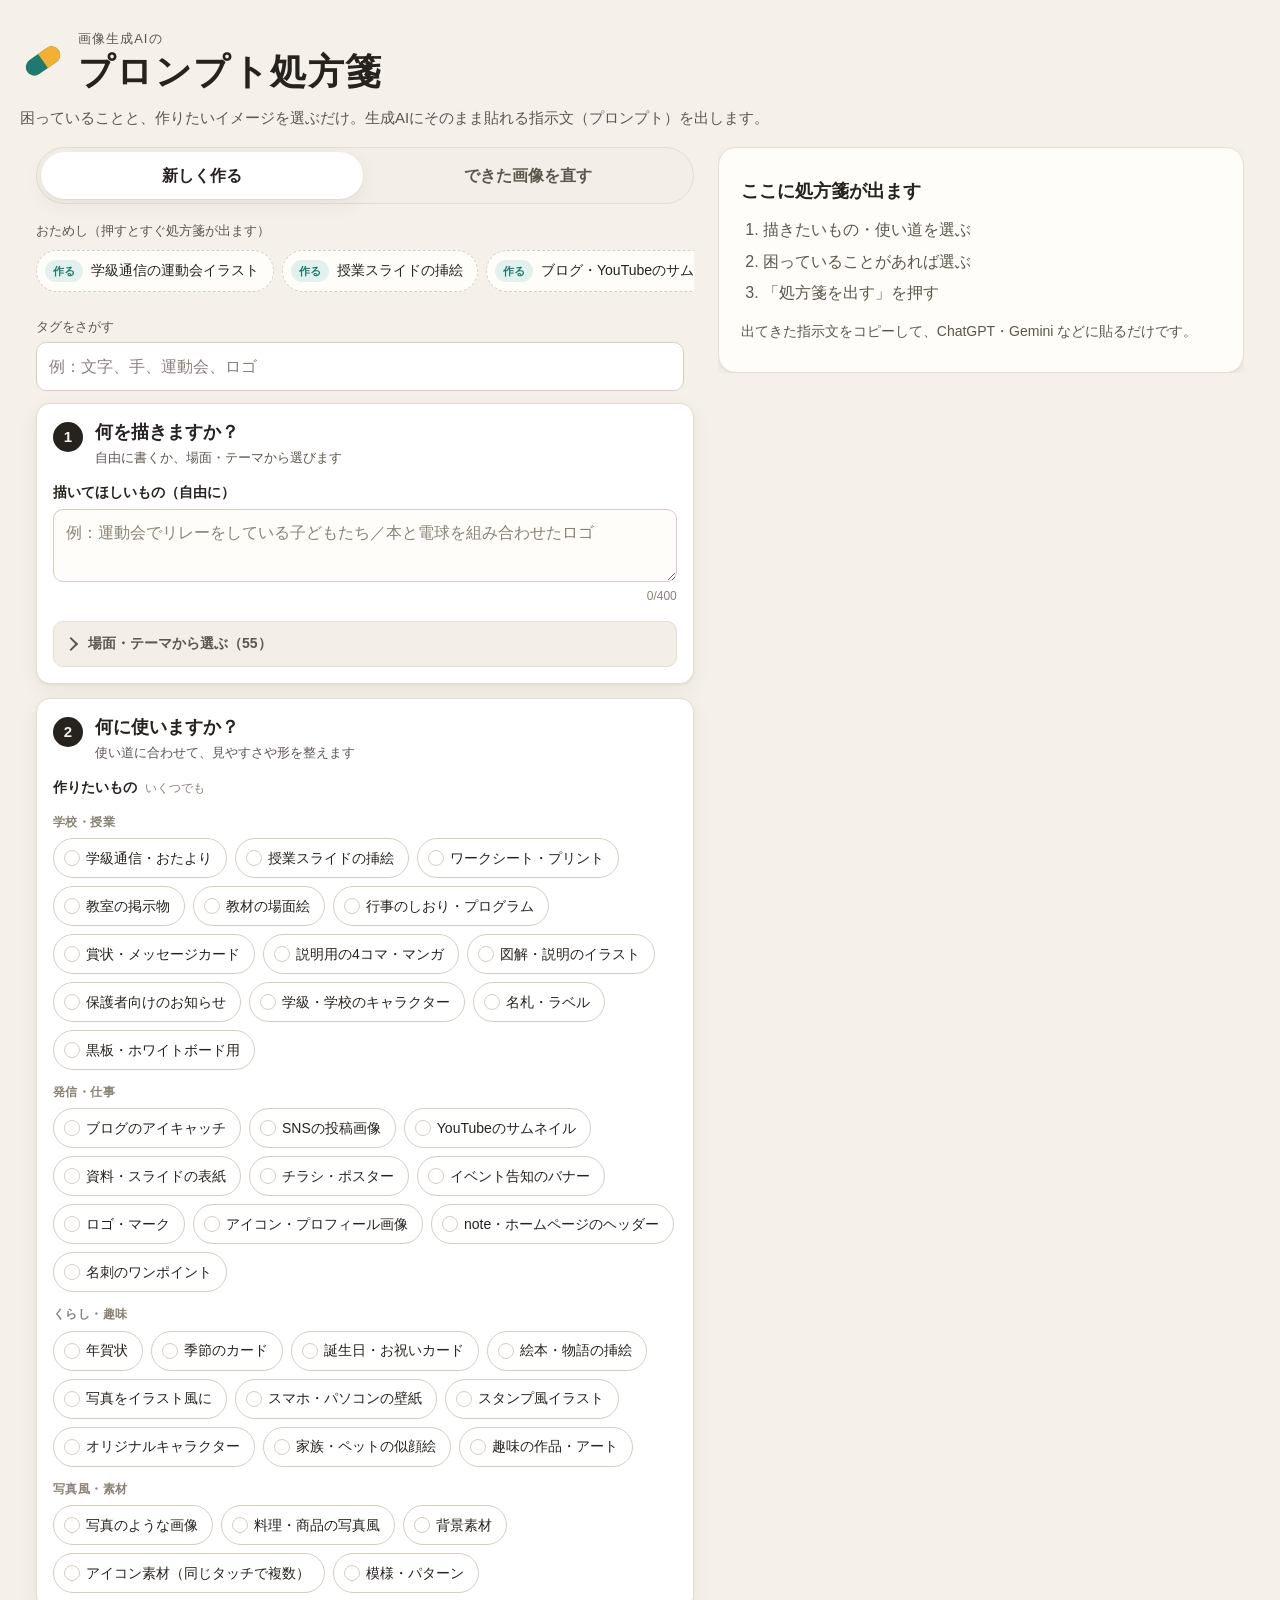
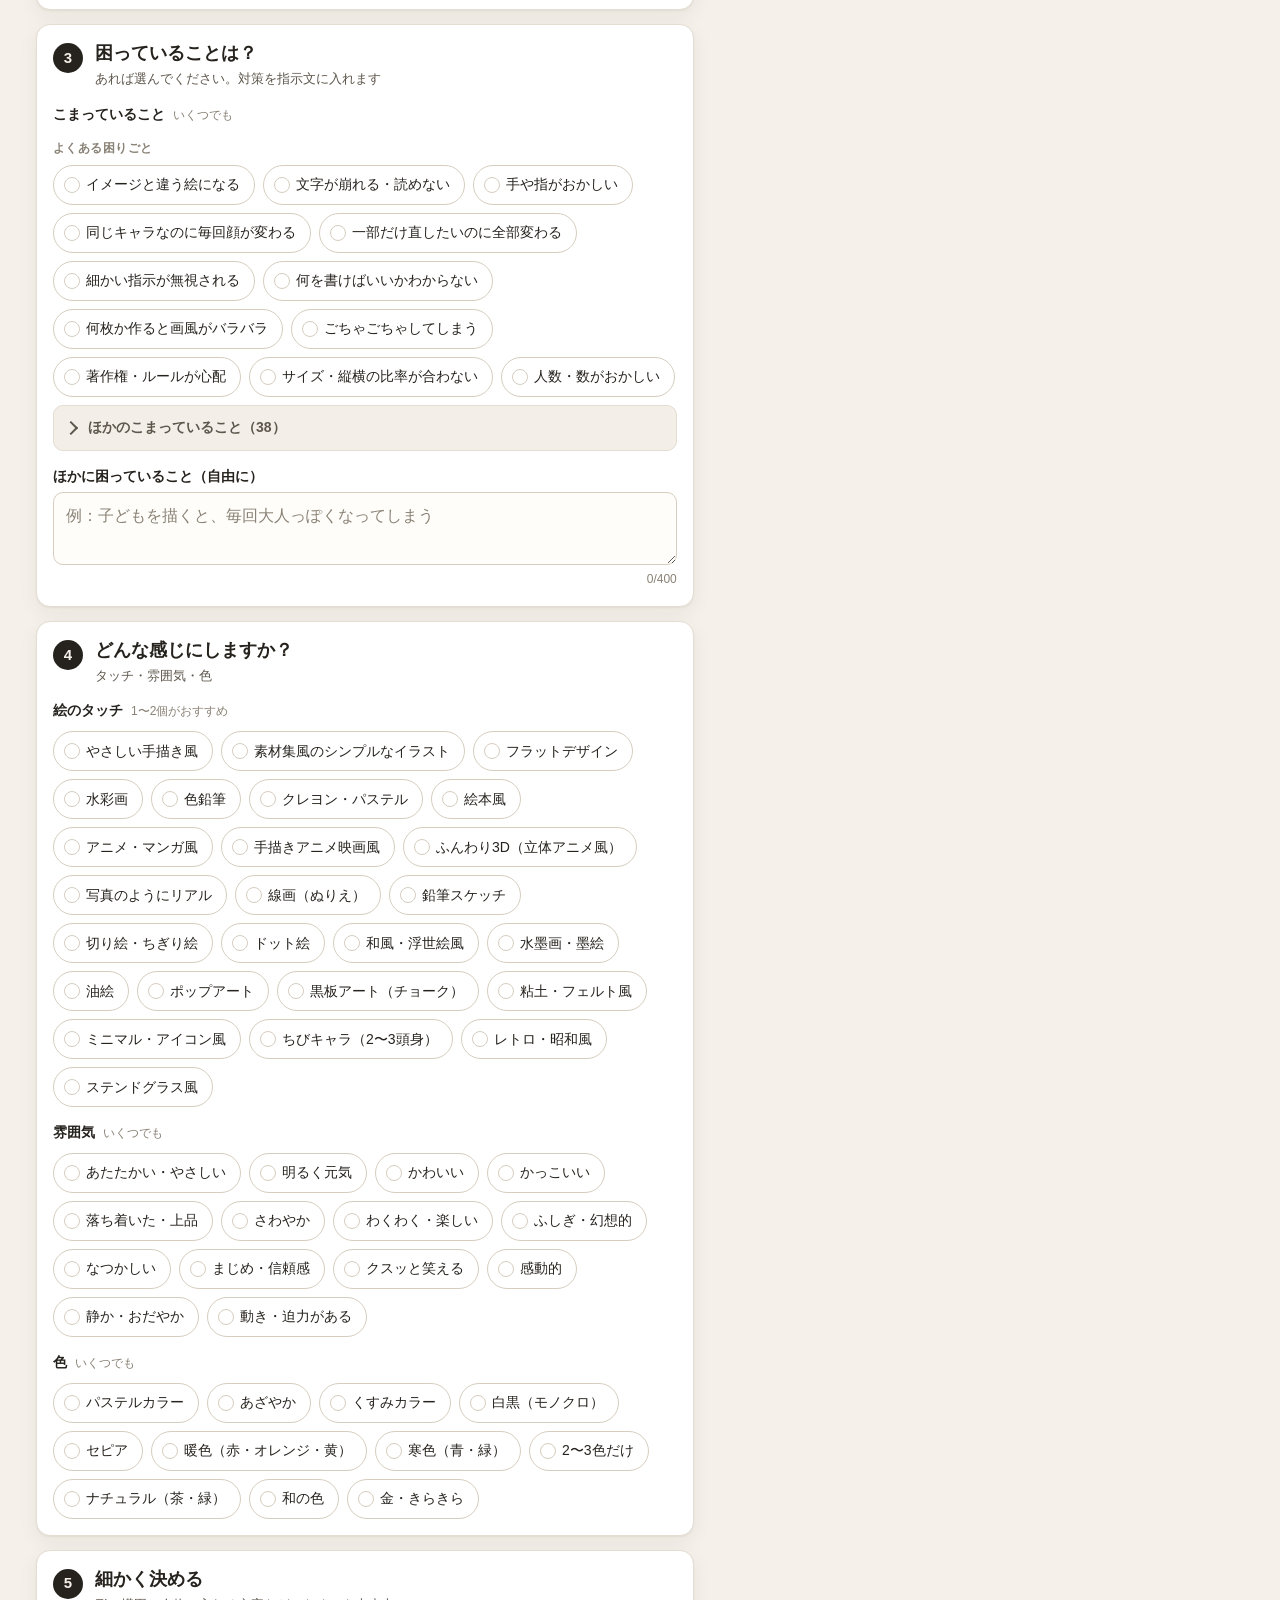
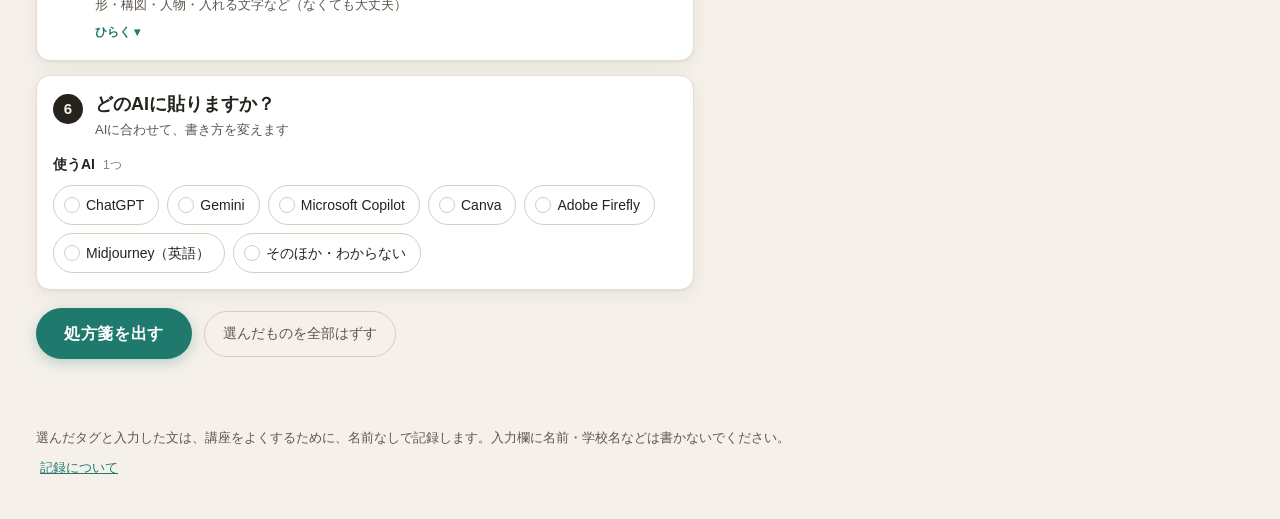
==== index.html @ 8bbef106 "プロンプト処方箋を更新 Co-Authored-By: Claude Opus 5.5 <noreply@anthropic.com>" ====
<!doctype html>
<html lang="ja">
<head>
<meta charset="utf-8">
<meta name="viewport" content="width=device-width, initial-scale=1, viewport-fit=cover">
<meta http-equiv="Content-Security-Policy" content="default-src 'self'; script-src 'self'; style-src 'self'; img-src 'self' data:; connect-src https://*.supabase.co http://127.0.0.1:* http://localhost:*; base-uri 'none'; form-action 'none'; object-src 'none'">
<meta name="referrer" content="no-referrer">
<meta name="robots" content="noindex">
<meta name="description" content="画像生成AIで「思った絵にならない」を、選ぶだけで解決。困りごとと作りたいイメージから、そのまま貼れる指示文（プロンプト）を作ります。">
<meta name="theme-color" content="#1f7a6d">
<title>プロンプト処方箋｜画像生成AIの困りごとから指示文を作る</title>
<link rel="icon" href="data:image/svg+xml,%3Csvg xmlns='http://www.w3.org/2000/svg' viewBox='0 0 64 64'%3E%3Crect x='6' y='22' width='52' height='20' rx='10' transform='rotate(-35 32 32)' fill='%231f7a6d'/%3E%3Cpath d='M32 32 l13.4-9.2 a10 10 0 0 1 11.3 16.4 L43.3 48.4z' fill='%23f2b134' transform='rotate(0)'/%3E%3C/svg%3E">
<link rel="stylesheet" href="css/app.css">
</head>
<body>
<a class="skip" href="#steps">選ぶところへ</a>
<header class="top">
  <div class="top-in">
    <div class="brand">
      <svg class="brand-mark" viewBox="0 0 48 48" aria-hidden="true"><g transform="rotate(-35 24 24)"><rect x="4" y="15" width="40" height="18" rx="9" class="cap-a"/><path d="M24 15h11a9 9 0 0 1 0 18H24z" class="cap-b"/></g></svg>
      <div>
        <p class="brand-kicker">画像生成AIの</p>
        <h1 class="brand-name">プロンプト処方箋</h1>
      </div>
    </div>
    <p class="lead">困っていることと、作りたいイメージを選ぶだけ。<br class="br-sm">生成AIにそのまま貼れる指示文（プロンプト）を出します。</p>
  </div>
</header>

<main class="layout">
  <section class="picker" aria-label="選ぶところ">
    <div class="modebar" role="tablist" aria-label="つくりかた">
      <button type="button" role="tab" class="mode" id="mode-new" data-mode="new" aria-selected="true">新しく作る</button>
      <button type="button" role="tab" class="mode" id="mode-edit" data-mode="edit" aria-selected="false">できた画像を直す</button>
    </div>

    <div class="presets" id="presets">
      <p class="presets-title">おためし（押すとすぐ処方箋が出ます）</p>
      <div class="preset-list" id="preset-list"></div>
    </div>

    <div class="finder">
      <label class="finder-label" for="finder">タグをさがす</label>
      <div class="finder-row">
        <input id="finder" type="search" autocomplete="off" enterkeyhint="search" placeholder="例：文字、手、運動会、ロゴ">
        <span class="finder-count" id="finder-count" aria-live="polite"></span>
      </div>
    </div>

    <div id="steps" class="steps"></div>

    <div class="go-row">
      <button type="button" class="btn-go" id="go">処方箋を出す</button>
      <button type="button" class="btn-ghost" id="reset">選んだものを全部はずす</button>
    </div>
  </section>

  <aside class="result" id="result" aria-label="処方箋" tabindex="-1">
    <div class="rx" id="rx">
      <div class="rx-empty" id="rx-empty">
        <p class="rx-empty-title">ここに処方箋が出ます</p>
        <ol class="rx-empty-steps">
          <li>描きたいもの・使い道を選ぶ</li>
          <li>困っていることがあれば選ぶ</li>
          <li>「処方箋を出す」を押す</li>
        </ol>
        <p class="rx-empty-note">出てきた指示文をコピーして、ChatGPT・Gemini などに貼るだけです。</p>
      </div>
      <div class="rx-body" id="rx-body" hidden></div>
    </div>
  </aside>
</main>

<div class="dock" id="dock">
  <span class="dock-count" id="dock-count">まだ選んでいません</span>
  <button type="button" class="btn-go btn-dock" id="go-dock">処方箋を出す</button>
</div>

<footer class="foot">
  <p class="foot-privacy" id="privacy-line"></p>
  <p class="foot-links"><button type="button" class="linklike" id="open-privacy">記録について</button><span class="foot-cohort" id="foot-cohort"></span></p>
</footer>

<dialog class="dlg" id="dlg-privacy" aria-labelledby="dlg-privacy-title">
  <h2 id="dlg-privacy-title">記録について</h2>
  <div class="dlg-body">
    <p>このページは、画像生成講座をよりよくするために、次のものを記録します。</p>
    <ul>
      <li>選んだタグ（困りごと・作りたいもの など）</li>
      <li>入力した文（描きたいもの・困っていること・画像に入れる文字）</li>
      <li>コピーしたかどうか、「うまくいった／いまいち」の押したもの</li>
      <li>この端末に割り当てた番号（だれかは分かりません）と、講座コード</li>
    </ul>
    <p>名前・メールアドレスは記録しません。<strong>入力欄には、名前・学校名など、だれかが分かることを書かないでください。</strong></p>
    <label class="optout"><input type="checkbox" id="optout"> この端末からは記録を送らない</label>
    <p class="dlg-small" id="log-state"></p>
  </div>
  <div class="dlg-actions"><button type="button" class="btn-go" id="close-privacy">閉じる</button></div>
</dialog>

<div class="toast" id="toast" role="status" aria-live="polite"></div>

<script src="config.js"></script>
<script src="js/tags.js"></script>
<script src="js/engine.js"></script>
<script src="js/api.js"></script>
<script src="js/app.js"></script>
</body>
</html>
---- css/app.css ----
/* 画像生成プロンプト処方箋 ― 見た目 */
:root {
  --bg: #f5f1ea;
  --paper: #fffdf9;
  --surface: #ffffff;
  --sunk: #f3efe8;
  --ink: #26221d;
  --ink-2: #5d564c;
  --ink-3: #8a8276;
  --line: #e4ddd1;
  --line-2: #d6cdbf;
  --accent: #1f7a6d;
  --accent-ink: #ffffff;
  --accent-soft: #e3f1ee;
  --focus: #2f6fb3;
  --warn-bg: #fff6dc;
  --warn-ink: #6b4e00;
  --mark-bg: #ffe9a8;
  --mark-ink: #4a3500;
  --shadow: 0 1px 2px rgba(40, 30, 10, .06), 0 6px 20px rgba(40, 30, 10, .06);
  --radius: 14px;
  --c-teal: #1f7a6d;  --c-teal-bg: #e2f2ee;
  --c-coral: #c4553a; --c-coral-bg: #fbe9e3;
  --c-violet: #6a55b0; --c-violet-bg: #eeeafb;
  --c-amber: #9a6510; --c-amber-bg: #fbf0d9;
  --c-green: #3b7f3e; --c-green-bg: #e6f3e2;
  --c-blue: #2c65a5; --c-blue-bg: #e3edf9;
  --c-gray: #5b5b5b;  --c-gray-bg: #ececea;
  --font: -apple-system, BlinkMacSystemFont, "Hiragino Sans", "Hiragino Kaku Gothic ProN", "Noto Sans JP", "Yu Gothic UI", "Yu Gothic", Meiryo, sans-serif;
  color-scheme: light;
}
@media (prefers-color-scheme: dark) {
  :root:not([data-theme="light"]) {
    --bg: #191816; --paper: #23211e; --surface: #262420; --sunk: #1f1d1a;
    --ink: #f0ebe3; --ink-2: #c4bcb0; --ink-3: #958d81; --line: #3a3630; --line-2: #4a453d;
    --accent: #47b3a2; --accent-ink: #0f1d1a; --accent-soft: #1f3632; --focus: #7fb0ea;
    --warn-bg: #3a3012; --warn-ink: #f4dc9c; --mark-bg: #5a4612; --mark-ink: #ffe9a8;
    --shadow: 0 1px 2px rgba(0, 0, 0, .3), 0 6px 20px rgba(0, 0, 0, .25);
    --c-teal: #5cc4b3;  --c-teal-bg: #1d3531;
    --c-coral: #f08f74; --c-coral-bg: #3d241d;
    --c-violet: #ad9cf0; --c-violet-bg: #2b2640;
    --c-amber: #e7b45a; --c-amber-bg: #3a2e17;
    --c-green: #86c584; --c-green-bg: #22331f;
    --c-blue: #85b4ea; --c-blue-bg: #1d2c3f;
    --c-gray: #bdbdbd;  --c-gray-bg: #2e2d2b;
    color-scheme: dark;
  }
}
:root[data-theme="dark"] {
  --bg: #191816; --paper: #23211e; --surface: #262420; --sunk: #1f1d1a;
  --ink: #f0ebe3; --ink-2: #c4bcb0; --ink-3: #958d81; --line: #3a3630; --line-2: #4a453d;
  --accent: #47b3a2; --accent-ink: #0f1d1a; --accent-soft: #1f3632; --focus: #7fb0ea;
  --warn-bg: #3a3012; --warn-ink: #f4dc9c; --mark-bg: #5a4612; --mark-ink: #ffe9a8;
  --c-teal: #5cc4b3; --c-teal-bg: #1d3531; --c-coral: #f08f74; --c-coral-bg: #3d241d; --c-violet: #ad9cf0; --c-violet-bg: #2b2640;
  --c-amber: #e7b45a; --c-amber-bg: #3a2e17; --c-green: #86c584; --c-green-bg: #22331f; --c-blue: #85b4ea; --c-blue-bg: #1d2c3f; --c-gray: #bdbdbd; --c-gray-bg: #2e2d2b;
  color-scheme: dark;
}

* { box-sizing: border-box; }
html { -webkit-text-size-adjust: 100%; text-size-adjust: 100%; }
body {
  margin: 0; background: var(--bg); color: var(--ink);
  font-family: var(--font); font-size: 16px; line-height: 1.7;
  font-feature-settings: "palt" 1;
  -webkit-font-smoothing: antialiased;
}
button, input, textarea, select { font: inherit; color: inherit; }
button { cursor: pointer; }
[hidden] { display: none !important; }
:focus-visible { outline: 3px solid var(--focus); outline-offset: 2px; border-radius: 6px; }
.skip { position: absolute; left: -999px; top: 8px; background: var(--surface); padding: 8px 12px; border-radius: 8px; z-index: 50; }
.skip:focus { left: 8px; }

/* ---------- 上 */
.top { padding: 28px 16px 8px; }
.top-in { max-width: 1240px; margin: 0 auto; }
.brand { display: flex; align-items: center; gap: 12px; }
.brand-mark { width: 46px; height: 46px; flex: none; }
.cap-a { fill: var(--accent); }
.cap-b { fill: #f2b134; }
.brand-kicker { margin: 0; font-size: 13px; color: var(--ink-2); letter-spacing: .08em; }
.brand-name { margin: 0; font-size: clamp(26px, 4.4vw, 36px); line-height: 1.2; letter-spacing: .04em; font-weight: 800; }
.lead { margin: 12px 0 0; color: var(--ink-2); font-size: 15px; }
.br-sm { display: none; }

/* ---------- 2つの列 */
.layout { max-width: 1240px; margin: 0 auto; padding: 8px 16px 120px; display: grid; gap: 24px; grid-template-columns: minmax(0, 1fr); }
@media (min-width: 960px) {
  .layout { grid-template-columns: minmax(0, 1.25fr) minmax(0, 1fr); align-items: start; padding-bottom: 64px; }
  .result { position: sticky; top: 16px; max-height: calc(100vh - 32px); overflow: auto; overscroll-behavior: contain; }
  .dock { display: none !important; }
}

/* ---------- つくりかた */
.modebar { display: grid; grid-template-columns: 1fr 1fr; background: var(--sunk); border: 1px solid var(--line); border-radius: 999px; padding: 4px; gap: 4px; }
.mode { border: 0; background: transparent; border-radius: 999px; padding: 10px 8px; font-weight: 700; color: var(--ink-2); min-height: 44px; }
.mode[aria-selected="true"] { background: var(--surface); color: var(--ink); box-shadow: var(--shadow); }

/* ---------- おためし */
.presets { margin-top: 16px; }
.presets-title { margin: 0 0 8px; font-size: 13px; color: var(--ink-2); }
.preset-list { display: flex; gap: 8px; overflow-x: auto; padding-bottom: 6px; scrollbar-width: thin; -webkit-overflow-scrolling: touch; }
.preset { flex: none; display: inline-flex; align-items: center; gap: 8px; border: 1px dashed var(--line-2); background: var(--paper); border-radius: 999px; padding: 8px 14px 8px 8px; font-size: 14px; min-height: 40px; white-space: nowrap; }
.preset:hover { border-style: solid; border-color: var(--accent); }
.preset-mode { font-size: 11px; font-weight: 700; color: var(--accent); background: var(--accent-soft); border-radius: 999px; padding: 2px 8px; }
.preset[data-pmode="edit"] .preset-mode { color: var(--c-coral); background: var(--c-coral-bg); }

/* ---------- さがす */
.finder { margin: 18px 0 6px; }
.finder-label { display: block; font-size: 13px; color: var(--ink-2); margin-bottom: 4px; }
.finder-row { display: flex; align-items: center; gap: 10px; }
.finder input { flex: 1; min-width: 0; border: 1px solid var(--line-2); background: var(--surface); border-radius: 10px; padding: 10px 12px; min-height: 44px; }
.finder-count { font-size: 13px; color: var(--ink-2); white-space: nowrap; }

/* ---------- 段 */
.steps { display: grid; gap: 14px; margin-top: 12px; }
.step { background: var(--surface); border: 1px solid var(--line); border-radius: var(--radius); padding: 16px; box-shadow: var(--shadow); }
.step-h { display: flex; align-items: flex-start; gap: 12px; }
.step-num { flex: none; width: 30px; height: 30px; border-radius: 50%; background: var(--ink); color: var(--bg); display: grid; place-items: center; font-weight: 800; font-size: 15px; margin-top: 2px; }
.step-tt { flex: 1; min-width: 0; }
.step-title { margin: 0; font-size: 18px; line-height: 1.4; }
.step-sub { margin: 2px 0 0; color: var(--ink-2); font-size: 13px; }
.step-badge { flex: none; font-size: 12px; font-weight: 700; color: var(--accent); background: var(--accent-soft); border-radius: 999px; padding: 2px 10px; margin-top: 4px; visibility: hidden; }
.step-badge.on { visibility: visible; }
.step-body { margin-top: 12px; display: grid; gap: 14px; }
.step-fold { padding: 0; }
.step-fold > details > summary { padding: 16px; }
.step-fold > details > .step-body { padding: 0 16px 16px; }

/* ---------- たたむ */
details.fold > summary { list-style: none; cursor: pointer; }
details.fold > summary::-webkit-details-marker { display: none; }
.fold-cat > summary, .fold-more > summary {
  display: flex; align-items: center; gap: 8px; flex-wrap: wrap; font-size: 14px; font-weight: 700; color: var(--ink-2);
  border: 1px solid var(--line); background: var(--sunk); border-radius: 10px; padding: 10px 12px; min-height: 44px;
}
.fold-cat > summary::before, .fold-more > summary::before, .fold-step > summary .step-num::after { content: ""; }
.fold-cat > summary::before, .fold-more > summary::before {
  width: 8px; height: 8px; border-right: 2px solid currentColor; border-bottom: 2px solid currentColor; transform: rotate(-45deg); transition: transform .15s; margin-right: 4px; flex: none;
}
.fold-cat[open] > summary::before, .fold-more[open] > summary::before { transform: rotate(45deg); }
.fold-sel { font-size: 12px; color: var(--accent); font-weight: 700; }
.fold-body { padding-top: 12px; display: grid; gap: 12px; }
.fold-step > summary .step-h { position: relative; }
.fold-step > summary .step-tt::after { content: "ひらく ▾"; display: inline-block; margin-top: 6px; font-size: 12px; font-weight: 700; color: var(--accent); }
.fold-step[open] > summary .step-tt::after { content: "とじる ▴"; }

/* ---------- 種類（カテゴリ）とタグ */
.cat { display: grid; gap: 8px; }
.cat-h { display: flex; align-items: baseline; gap: 8px; flex-wrap: wrap; }
.cat-title { margin: 0; font-size: 14px; font-weight: 700; }
.cat-hint { font-size: 12px; color: var(--ink-3); }
.grp { display: grid; gap: 6px; }
.grp-label { margin: 4px 0 0; font-size: 12px; color: var(--ink-3); font-weight: 700; letter-spacing: .04em; }
.chips { display: flex; flex-wrap: wrap; gap: 8px; }
.chip {
  --cc: var(--c-gray); --cb: var(--c-gray-bg);
  display: inline-flex; align-items: center; gap: 6px; max-width: 100%;
  border: 1px solid var(--line-2); background: var(--surface); color: var(--ink);
  border-radius: 999px; padding: 7px 14px 7px 10px; min-height: 40px; font-size: 14px; line-height: 1.35; text-align: left;
  transition: background-color .12s, border-color .12s;
}
.chip:hover { border-color: var(--cc); }
.chip-ck { flex: none; width: 16px; height: 16px; border-radius: 50%; border: 1.5px solid var(--line-2); position: relative; pointer-events: none; }
.chip-tx { pointer-events: none; overflow-wrap: anywhere; }
.chip[aria-pressed="true"] { background: var(--cb); border-color: var(--cc); color: var(--ink); font-weight: 700; }
.chip[aria-pressed="true"] .chip-ck { background: var(--cc); border-color: var(--cc); }
.chip[aria-pressed="true"] .chip-ck::after { content: ""; position: absolute; left: 4.5px; top: 1.5px; width: 4px; height: 8px; border: solid var(--surface); border-width: 0 2px 2px 0; transform: rotate(45deg); }
.c-teal { --cc: var(--c-teal); --cb: var(--c-teal-bg); }
.c-coral { --cc: var(--c-coral); --cb: var(--c-coral-bg); }
.c-violet { --cc: var(--c-violet); --cb: var(--c-violet-bg); }
.c-amber { --cc: var(--c-amber); --cb: var(--c-amber-bg); }
.c-green { --cc: var(--c-green); --cb: var(--c-green-bg); }
.c-blue { --cc: var(--c-blue); --cb: var(--c-blue-bg); }
.c-gray { --cc: var(--c-gray); --cb: var(--c-gray-bg); }

/* さがしているとき */
.finding .chip.miss, .finding .grp.miss, .finding .cat.miss, .finding .step.miss { display: none; }
.finding .chip:not(.miss) { box-shadow: 0 0 0 2px var(--mark-bg); }

/* ---------- 入力欄 */
.field { display: grid; gap: 4px; }
.field-label { font-size: 14px; font-weight: 700; }
.field textarea, .field input {
  width: 100%; border: 1px solid var(--line-2); background: var(--paper); border-radius: 10px; padding: 10px 12px; resize: vertical; min-height: 44px; line-height: 1.6;
}
.field textarea { min-height: 72px; }
.field textarea::placeholder, .field input::placeholder, .finder input::placeholder { color: var(--ink-3); }
.field-foot { display: flex; justify-content: flex-end; }
.field-count { font-size: 12px; color: var(--ink-3); }

/* ---------- ヒント */
.hint-box { display: grid; gap: 8px; }
.hint-box:empty { display: none; }
.hint { display: flex; gap: 10px; align-items: center; flex-wrap: wrap; background: var(--warn-bg); color: var(--warn-ink); border-radius: 10px; padding: 10px 12px; font-size: 14px; }
.hint p { margin: 0; flex: 1 1 240px; }

/* ---------- ボタン */
.go-row { display: flex; gap: 12px; align-items: center; flex-wrap: wrap; margin-top: 18px; }
.btn-go { border: 0; background: var(--accent); color: var(--accent-ink); font-weight: 800; border-radius: 999px; padding: 12px 28px; min-height: 48px; font-size: 16px; letter-spacing: .04em; box-shadow: 0 4px 14px rgba(31, 122, 109, .28); }
.btn-go:hover { filter: brightness(1.06); }
.btn-go:active { transform: translateY(1px); }
.btn-ghost { border: 1px solid var(--line-2); background: transparent; color: var(--ink-2); border-radius: 999px; padding: 10px 18px; min-height: 44px; font-size: 14px; }
.btn-small { border: 1px solid var(--line-2); background: var(--surface); color: var(--ink); border-radius: 999px; padding: 6px 14px; min-height: 36px; font-size: 13px; font-weight: 700; }
.btn-small:hover { border-color: var(--accent); }
.linklike { border: 0; background: none; color: var(--accent); text-decoration: underline; padding: 4px; font-size: 13px; }

/* ---------- 処方箋 */
.result:focus { outline: none; }
.rx {
  background: var(--paper); border: 1px solid var(--line); border-radius: 18px; box-shadow: var(--shadow);
  background-image: linear-gradient(var(--paper), var(--paper)), repeating-linear-gradient(0deg, transparent 0 31px, var(--line) 31px 32px);
}
.rx-empty { padding: 28px 22px; }
.rx-empty-title { margin: 0 0 10px; font-weight: 800; font-size: 18px; }
.rx-empty-steps { margin: 0; padding-left: 1.4em; color: var(--ink-2); }
.rx-empty-steps li { margin: 4px 0; }
.rx-empty-note { margin: 14px 0 0; font-size: 14px; color: var(--ink-2); }
.rx-body { padding: 20px 18px 22px; display: grid; gap: 16px; }
.rx-body.stale .rx-main, .rx-body.stale .fixes { opacity: .55; }
.rx-head { display: flex; justify-content: space-between; align-items: flex-end; gap: 12px; border-bottom: 2px solid var(--ink); padding-bottom: 10px; }
.rx-kicker { margin: 0; font-size: 12px; color: var(--ink-2); letter-spacing: .08em; }
.rx-title { margin: 0; font-size: 26px; letter-spacing: .3em; font-weight: 800; }
.rx-meta { margin: 0; display: grid; justify-items: end; font-size: 12px; color: var(--ink-2); }
.rx-date { font-variant-numeric: tabular-nums; }
.stale-bar { display: flex; align-items: center; gap: 10px; flex-wrap: wrap; background: var(--warn-bg); color: var(--warn-ink); border-radius: 10px; padding: 8px 12px; font-size: 14px; }
.stale-bar p { margin: 0; flex: 1 1 200px; }
.rx-picked { list-style: none; margin: 0; padding: 0; display: flex; flex-wrap: wrap; gap: 6px; }
.pk { font-size: 12px; border-radius: 999px; padding: 2px 10px; background: var(--cb); color: var(--cc); font-weight: 700; }
.rx-notes { margin: 0; padding: 0; list-style: none; display: grid; gap: 6px; }
.rx-notes li { background: var(--warn-bg); color: var(--warn-ink); border-radius: 10px; padding: 8px 12px; font-size: 14px; }
.rx-sec { display: grid; gap: 10px; }
.rx-h { margin: 0; font-size: 15px; font-weight: 800; display: flex; align-items: center; gap: 8px; }
.rx-h::before { content: ""; width: 6px; height: 18px; border-radius: 3px; background: var(--accent); }

.vtabs { display: flex; gap: 6px; flex-wrap: wrap; }
.vtab { border: 1px solid var(--line-2); background: var(--surface); border-radius: 10px; padding: 6px 12px; min-height: 40px; font-size: 14px; display: inline-flex; align-items: center; gap: 6px; }
.vtab[aria-selected="true"] { border-color: var(--ink); background: var(--ink); color: var(--bg); font-weight: 700; }
.rec { font-size: 11px; font-weight: 800; background: #f2b134; color: #3a2700; border-radius: 999px; padding: 1px 7px; }
.vnote { margin: 0 0 6px; font-size: 13px; color: var(--ink-2); }
.prompt {
  white-space: pre-wrap; overflow-wrap: anywhere; background: var(--surface); border: 1px solid var(--line-2); border-radius: 12px;
  padding: 14px 14px; font-size: 15px; line-height: 1.75; max-height: 52vh; overflow: auto;
}
.ph { background: var(--mark-bg); color: var(--mark-ink); border-radius: 4px; padding: 0 2px; }
.copy-row { display: flex; gap: 10px; align-items: center; flex-wrap: wrap; margin-bottom: 10px; }
.btn-copy { border: 0; background: var(--accent); color: var(--accent-ink); border-radius: 12px; padding: 12px 20px; min-height: 48px; font-weight: 800; font-size: 16px; display: inline-flex; align-items: center; gap: 8px; flex: 1 1 220px; justify-content: center; }
.btn-copy > span { pointer-events: none; }
.ic-copy { width: 16px; height: 18px; border: 2px solid currentColor; border-radius: 3px; position: relative; }
.ic-copy::before { content: ""; position: absolute; left: -6px; top: -6px; width: 12px; height: 14px; border: 2px solid currentColor; border-right-color: transparent; border-bottom-color: transparent; border-radius: 3px 0 0 0; }
.btn-open { color: var(--accent); font-weight: 700; font-size: 14px; padding: 10px 4px; }

.fixes { margin: 0; padding: 0; list-style: none; display: grid; gap: 10px; }
.fix { background: var(--surface); border: 1px solid var(--line); border-radius: 12px; padding: 10px 12px; display: grid; gap: 6px; }
.fix-h { display: flex; align-items: center; gap: 8px; flex-wrap: wrap; }
.fix-label { font-weight: 800; font-size: 14px; }
.fix-from { font-size: 11px; color: var(--c-coral); background: var(--c-coral-bg); border-radius: 999px; padding: 1px 8px; }
.fix-tx { margin: 0; font-size: 14px; color: var(--ink); white-space: pre-wrap; overflow-wrap: anywhere; }
.btn-copy-s { justify-self: start; }
.tips { margin: 0; padding-left: 1.2em; display: grid; gap: 8px; font-size: 14px; }
.tip-from { display: inline-block; margin-left: 6px; font-size: 11px; color: var(--ink-3); }
.fb-btns { display: flex; gap: 10px; flex-wrap: wrap; }
.fb-btn { border: 1px solid var(--line-2); background: var(--surface); border-radius: 999px; padding: 8px 18px; min-height: 44px; font-weight: 700; }
.fb-btn[aria-pressed="true"] { background: var(--ink); color: var(--bg); border-color: var(--ink); }
.fb-more { display: grid; gap: 8px; }
.fb-more textarea { width: 100%; border: 1px solid var(--line-2); background: var(--surface); border-radius: 10px; padding: 10px 12px; min-height: 64px; }
.fb-more .btn-small { justify-self: start; }
.fb-done { margin: 0; color: var(--accent); font-weight: 700; font-size: 14px; }

/* ---------- 下の帯（スマホ） */
.dock {
  position: fixed; left: 0; right: 0; bottom: 0; z-index: 20; display: flex; align-items: center; justify-content: space-between; gap: 12px;
  padding: 10px 16px calc(10px + env(safe-area-inset-bottom)); background: color-mix(in srgb, var(--paper) 92%, transparent);
  border-top: 1px solid var(--line); backdrop-filter: blur(8px); -webkit-backdrop-filter: blur(8px);
  transition: transform .2s;
}
.dock-count { font-size: 14px; color: var(--ink-2); }
.btn-dock { padding: 10px 22px; min-height: 44px; }
.result-visible .dock, .go-visible .dock { transform: translateY(110%); }

/* ---------- 下 */
.foot { max-width: 1240px; margin: 0 auto; padding: 0 16px 110px; color: var(--ink-2); font-size: 13px; }
.foot p { margin: 4px 0; }
.foot-links { display: flex; gap: 12px; align-items: center; flex-wrap: wrap; }
@media (min-width: 960px) { .foot { padding-bottom: 32px; } }

/* ---------- 画面の上に出るもの */
.dlg { border: 0; border-radius: 16px; padding: 0; width: min(520px, calc(100vw - 32px)); background: var(--paper); color: var(--ink); box-shadow: 0 20px 60px rgba(0, 0, 0, .3); }
.dlg::backdrop { background: rgba(20, 16, 10, .45); }
.dlg h2 { margin: 0; padding: 18px 20px 0; font-size: 18px; }
.dlg-body { padding: 8px 20px; font-size: 14px; }
.dlg-body ul { padding-left: 1.2em; }
.dlg-small { color: var(--ink-2); font-size: 13px; }
.optout { display: flex; align-items: center; gap: 8px; padding: 8px 0; font-weight: 700; }
.optout input { width: 20px; height: 20px; }
.dlg-actions { padding: 8px 20px 18px; display: flex; justify-content: flex-end; }
.toast {
  position: fixed; left: 50%; bottom: 84px; transform: translate(-50%, 20px); opacity: 0; pointer-events: none; z-index: 40;
  background: var(--ink); color: var(--bg); border-radius: 12px; padding: 10px 16px; font-size: 14px; font-weight: 700; max-width: calc(100vw - 32px); text-align: center;
  transition: opacity .2s, transform .2s;
}
.toast.show { opacity: 1; transform: translate(-50%, 0); }
.copy-buf { position: fixed; left: -9999px; top: 0; opacity: 0; }

@media (max-width: 600px) {
  .br-sm { display: inline; }
  .top { padding-top: 20px; }
  .step { padding: 14px 12px; }
  .step-fold > details > summary { padding: 14px 12px; }
  .step-fold > details > .step-body { padding: 0 12px 14px; }
  .chip { font-size: 14px; padding: 6px 12px 6px 9px; }
  .rx-body { padding: 18px 14px 20px; }
  .rx-title { font-size: 22px; }
  .prompt { max-height: none; }
}
@media (prefers-reduced-motion: reduce) {
  * { transition: none !important; scroll-behavior: auto !important; }
}
@media print {
  .picker, .dock, .foot, .top .lead { display: none !important; }
  .layout { display: block; }
  .result { position: static; max-height: none; }
}
button:disabled, button[disabled] { opacity: .45; cursor: not-allowed; }
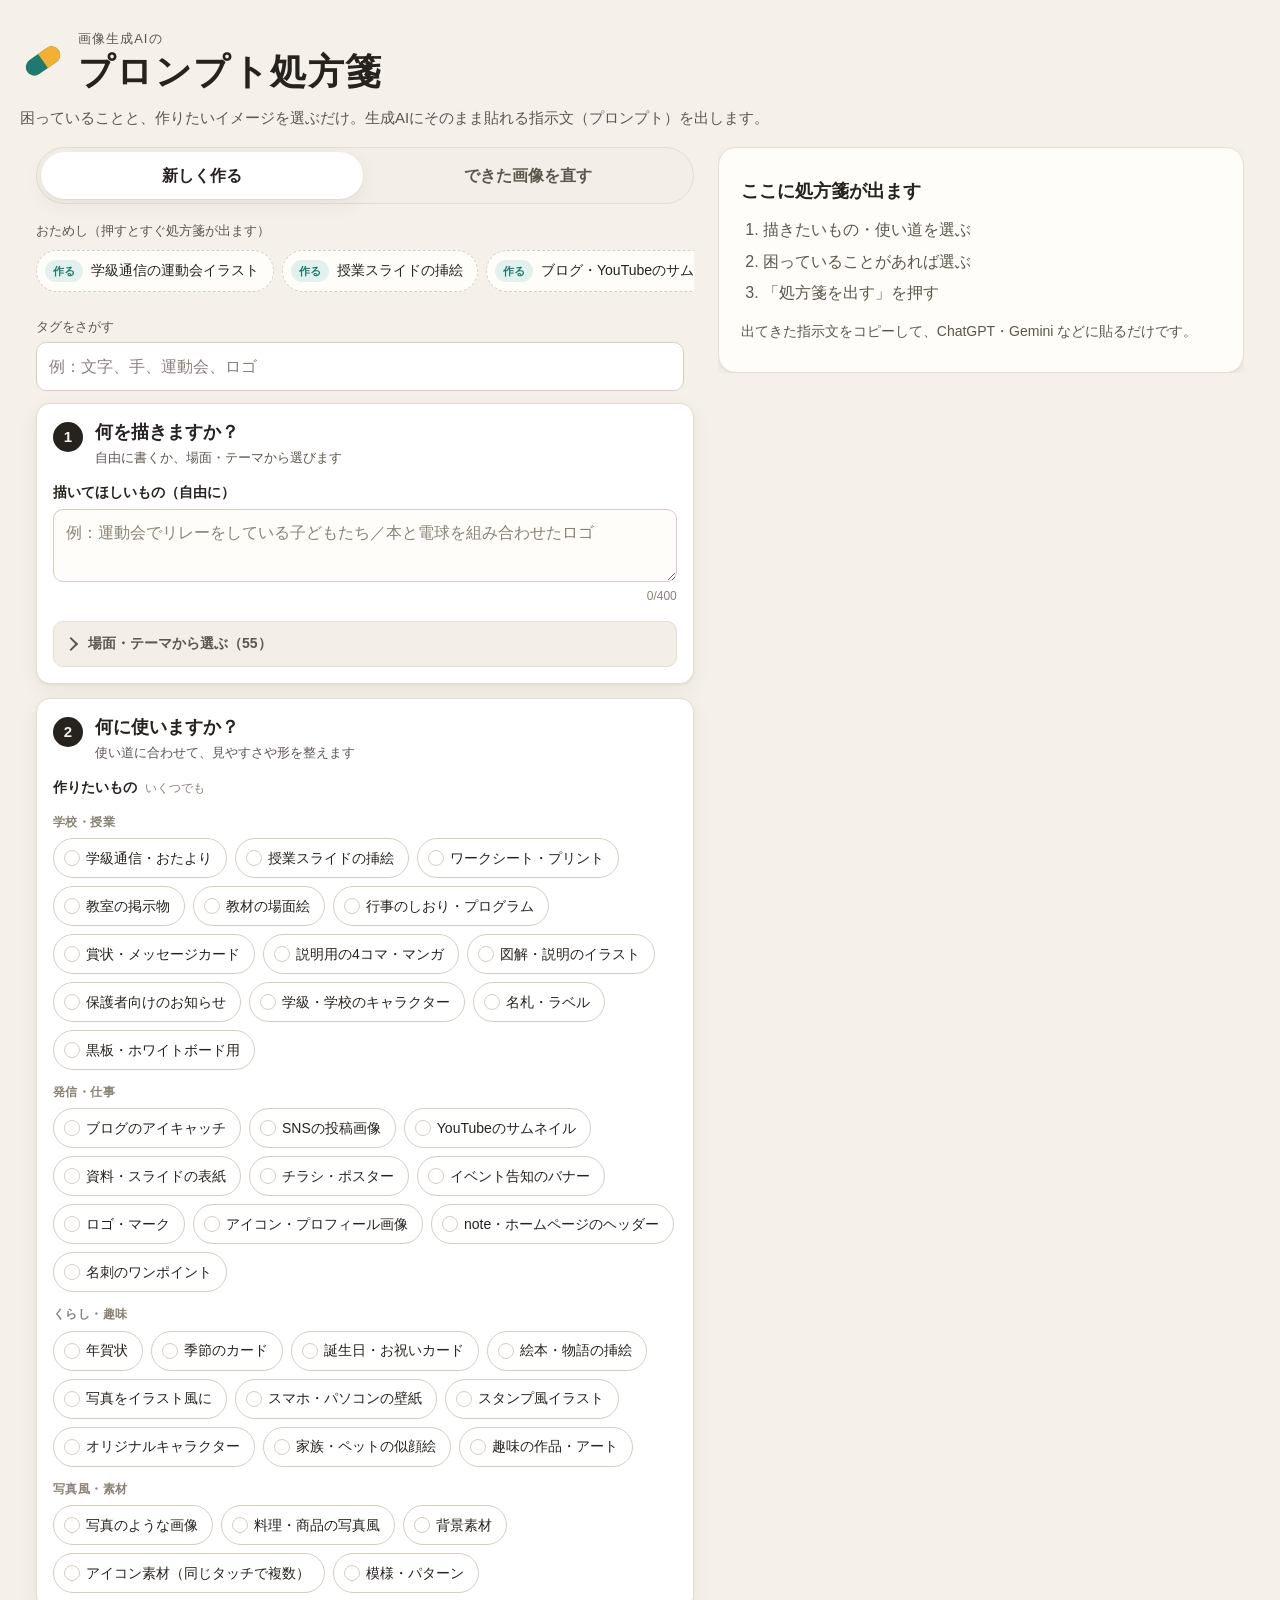
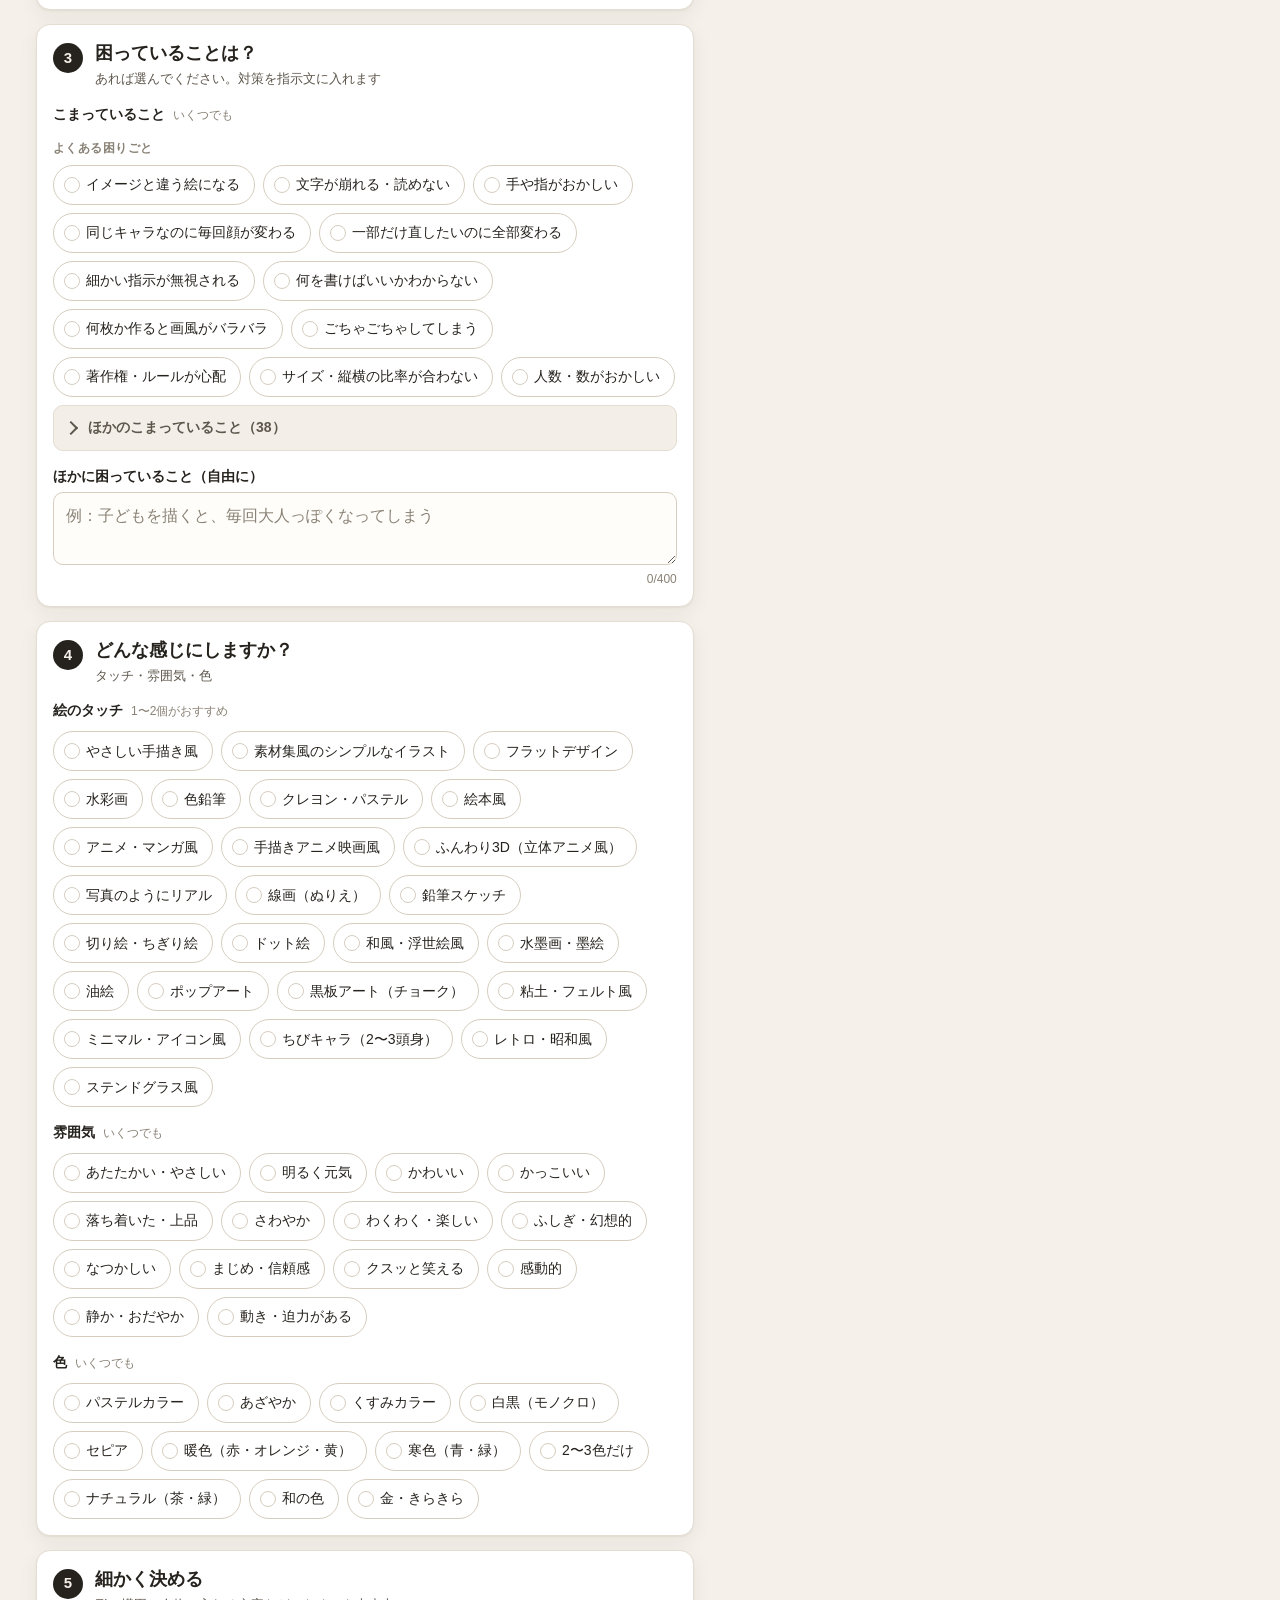
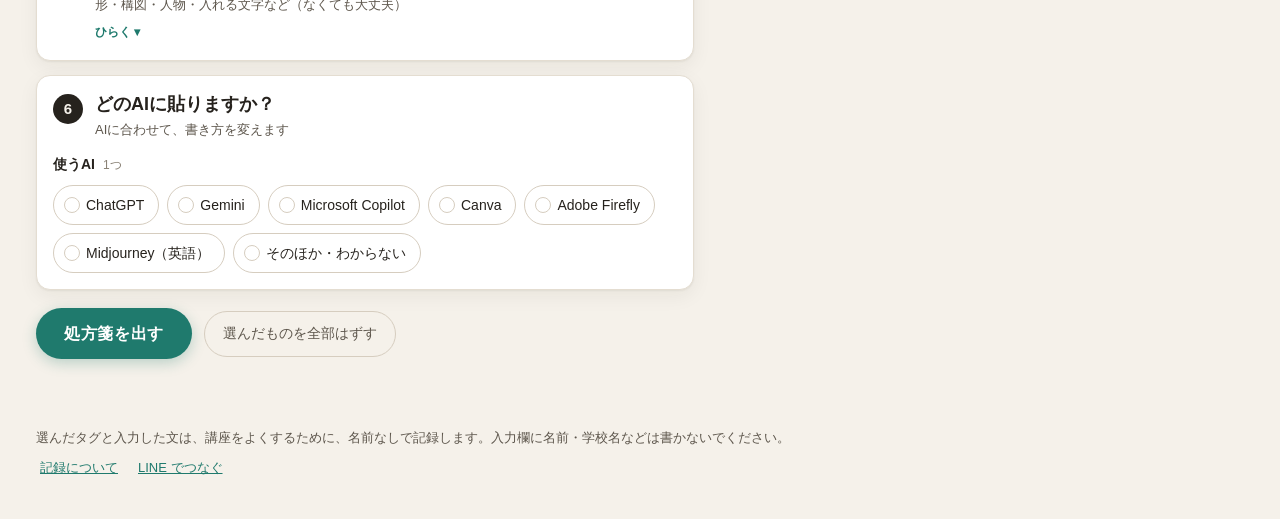
==== commit 442bb9f3: "LIFF IDを設定して、LINEの表示名つきの記録を有効にする config.js の liffId に LIFF ID を入れる。公式LINE（LIFF）から開いた人の 表示名が、管理画面で見られ" ====
--- a/index.html
+++ b/index.html
@@ -3,14 +3,14 @@
 <head>
 <meta charset="utf-8">
 <meta name="viewport" content="width=device-width, initial-scale=1, viewport-fit=cover">
-<meta http-equiv="Content-Security-Policy" content="default-src 'self'; script-src 'self'; style-src 'self'; img-src 'self' data:; connect-src https://*.supabase.co http://127.0.0.1:* http://localhost:*; base-uri 'none'; form-action 'none'; object-src 'none'">
+<meta http-equiv="Content-Security-Policy" content="default-src 'self'; script-src 'self' https://static.line-scdn.net; style-src 'self'; img-src 'self' data:; connect-src https://*.supabase.co https://api.line.me https://liffsdk.line-scdn.net https://access.line.me https://uts-front.line-apps.com http://127.0.0.1:* http://localhost:*; base-uri 'none'; form-action https://liff-subwindow.line.me; object-src 'none'">
 <meta name="referrer" content="no-referrer">
 <meta name="robots" content="noindex">
 <meta name="description" content="画像生成AIで「思った絵にならない」を、選ぶだけで解決。困りごとと作りたいイメージから、そのまま貼れる指示文（プロンプト）を作ります。">
 <meta name="theme-color" content="#1f7a6d">
 <title>プロンプト処方箋｜画像生成AIの困りごとから指示文を作る</title>
 <link rel="icon" href="data:image/svg+xml,%3Csvg xmlns='http://www.w3.org/2000/svg' viewBox='0 0 64 64'%3E%3Crect x='6' y='22' width='52' height='20' rx='10' transform='rotate(-35 32 32)' fill='%231f7a6d'/%3E%3Cpath d='M32 32 l13.4-9.2 a10 10 0 0 1 11.3 16.4 L43.3 48.4z' fill='%23f2b134' transform='rotate(0)'/%3E%3C/svg%3E">
-<link rel="stylesheet" href="css/app.css">
+<link rel="stylesheet" href="css/app.css?v=202610130250">
 </head>
 <body>
 <a class="skip" href="#steps">選ぶところへ</a>
@@ -24,6 +24,7 @@
       </div>
     </div>
     <p class="lead">困っていることと、作りたいイメージを選ぶだけ。<br class="br-sm">生成AIにそのまま貼れる指示文（プロンプト）を出します。</p>
+    <p class="line-badge" id="line-badge" role="status" hidden></p>
   </div>
 </header>
 
@@ -78,7 +79,7 @@
 
 <footer class="foot">
   <p class="foot-privacy" id="privacy-line"></p>
-  <p class="foot-links"><button type="button" class="linklike" id="open-privacy">記録について</button><span class="foot-cohort" id="foot-cohort"></span></p>
+  <p class="foot-links"><button type="button" class="linklike" id="open-privacy">記録について</button><button type="button" class="linklike" id="line-connect" hidden>LINE でつなぐ</button><span class="foot-cohort" id="foot-cohort"></span></p>
 </footer>
 
 <dialog class="dlg" id="dlg-privacy" aria-labelledby="dlg-privacy-title">
@@ -90,8 +91,13 @@
       <li>入力した文（描きたいもの・困っていること・画像に入れる文字）</li>
       <li>コピーしたかどうか、「うまくいった／いまいち」の押したもの</li>
       <li>この端末に割り当てた番号（だれかは分かりません）と、講座コード</li>
+      <li id="privacy-line-item" hidden>公式LINE から開いたとき：LINE の表示名と、LINE の利用者を見分ける番号（講座の運営が、だれの記録かを見るため）</li>
     </ul>
-    <p>名前・メールアドレスは記録しません。<strong>入力欄には、名前・学校名など、だれかが分かることを書かないでください。</strong></p>
+    <p id="privacy-names">名前・メールアドレスは記録しません。<strong>入力欄には、名前・学校名など、だれかが分かることを書かないでください。</strong></p>
+    <div class="line-off" id="line-off-box" hidden>
+      <p>いまは LINE の表示名をつけて記録しています。<button type="button" class="linklike" id="line-off">このページでは LINE の名前をつけない</button></p>
+      <p class="dlg-small">これまでの記録を消してほしいときは、講座の運営にお知らせください。</p>
+    </div>
     <label class="optout"><input type="checkbox" id="optout"> この端末からは記録を送らない</label>
     <p class="dlg-small" id="log-state"></p>
   </div>
@@ -100,10 +106,11 @@
 
 <div class="toast" id="toast" role="status" aria-live="polite"></div>
 
-<script src="config.js"></script>
-<script src="js/tags.js"></script>
-<script src="js/engine.js"></script>
-<script src="js/api.js"></script>
-<script src="js/app.js"></script>
+<script src="config.js?v=202610150815"></script>
+<script src="js/tags.js?v=202610130250"></script>
+<script src="js/engine.js?v=202610130250"></script>
+<script src="js/line.js?v=202610130250"></script>
+<script src="js/api.js?v=202610130250"></script>
+<script src="js/app.js?v=202610130250"></script>
 </body>
 </html>
--- a/css/app.css
+++ b/css/app.css
@@ -82,6 +82,13 @@
 .brand-name { margin: 0; font-size: clamp(26px, 4.4vw, 36px); line-height: 1.2; letter-spacing: .04em; font-weight: 800; }
 .lead { margin: 12px 0 0; color: var(--ink-2); font-size: 15px; }
 .br-sm { display: none; }
+.line-badge { display: inline-flex; align-items: center; gap: 8px; margin: 10px 0 0; padding: 4px 12px 4px 8px; border-radius: 999px; font-size: 13px; font-weight: 700; background: var(--sunk); color: var(--ink-2); }
+.line-badge::before { content: ""; width: 10px; height: 10px; border-radius: 50%; background: var(--ink-3); flex: none; }
+.line-badge.is-ready { background: #e6f7ec; color: #11623a; }
+.line-badge.is-ready::before { background: #06c755; }
+.line-badge.is-error { background: var(--warn-bg); color: var(--warn-ink); }
+@media (prefers-color-scheme: dark) { :root:not([data-theme="light"]) .line-badge.is-ready { background: #163525; color: #8fe0b0; } }
+:root[data-theme="dark"] .line-badge.is-ready { background: #163525; color: #8fe0b0; }
 
 /* ---------- 2つの列 */
 .layout { max-width: 1240px; margin: 0 auto; padding: 8px 16px 120px; display: grid; gap: 24px; grid-template-columns: minmax(0, 1fr); }
@@ -291,6 +298,8 @@
 .dlg-body { padding: 8px 20px; font-size: 14px; }
 .dlg-body ul { padding-left: 1.2em; }
 .dlg-small { color: var(--ink-2); font-size: 13px; }
+.line-off { background: var(--sunk); border-radius: 10px; padding: 4px 12px; margin: 8px 0; }
+.line-off p { margin: 6px 0; }
 .optout { display: flex; align-items: center; gap: 8px; padding: 8px 0; font-weight: 700; }
 .optout input { width: 20px; height: 20px; }
 .dlg-actions { padding: 8px 20px 18px; display: flex; justify-content: flex-end; }
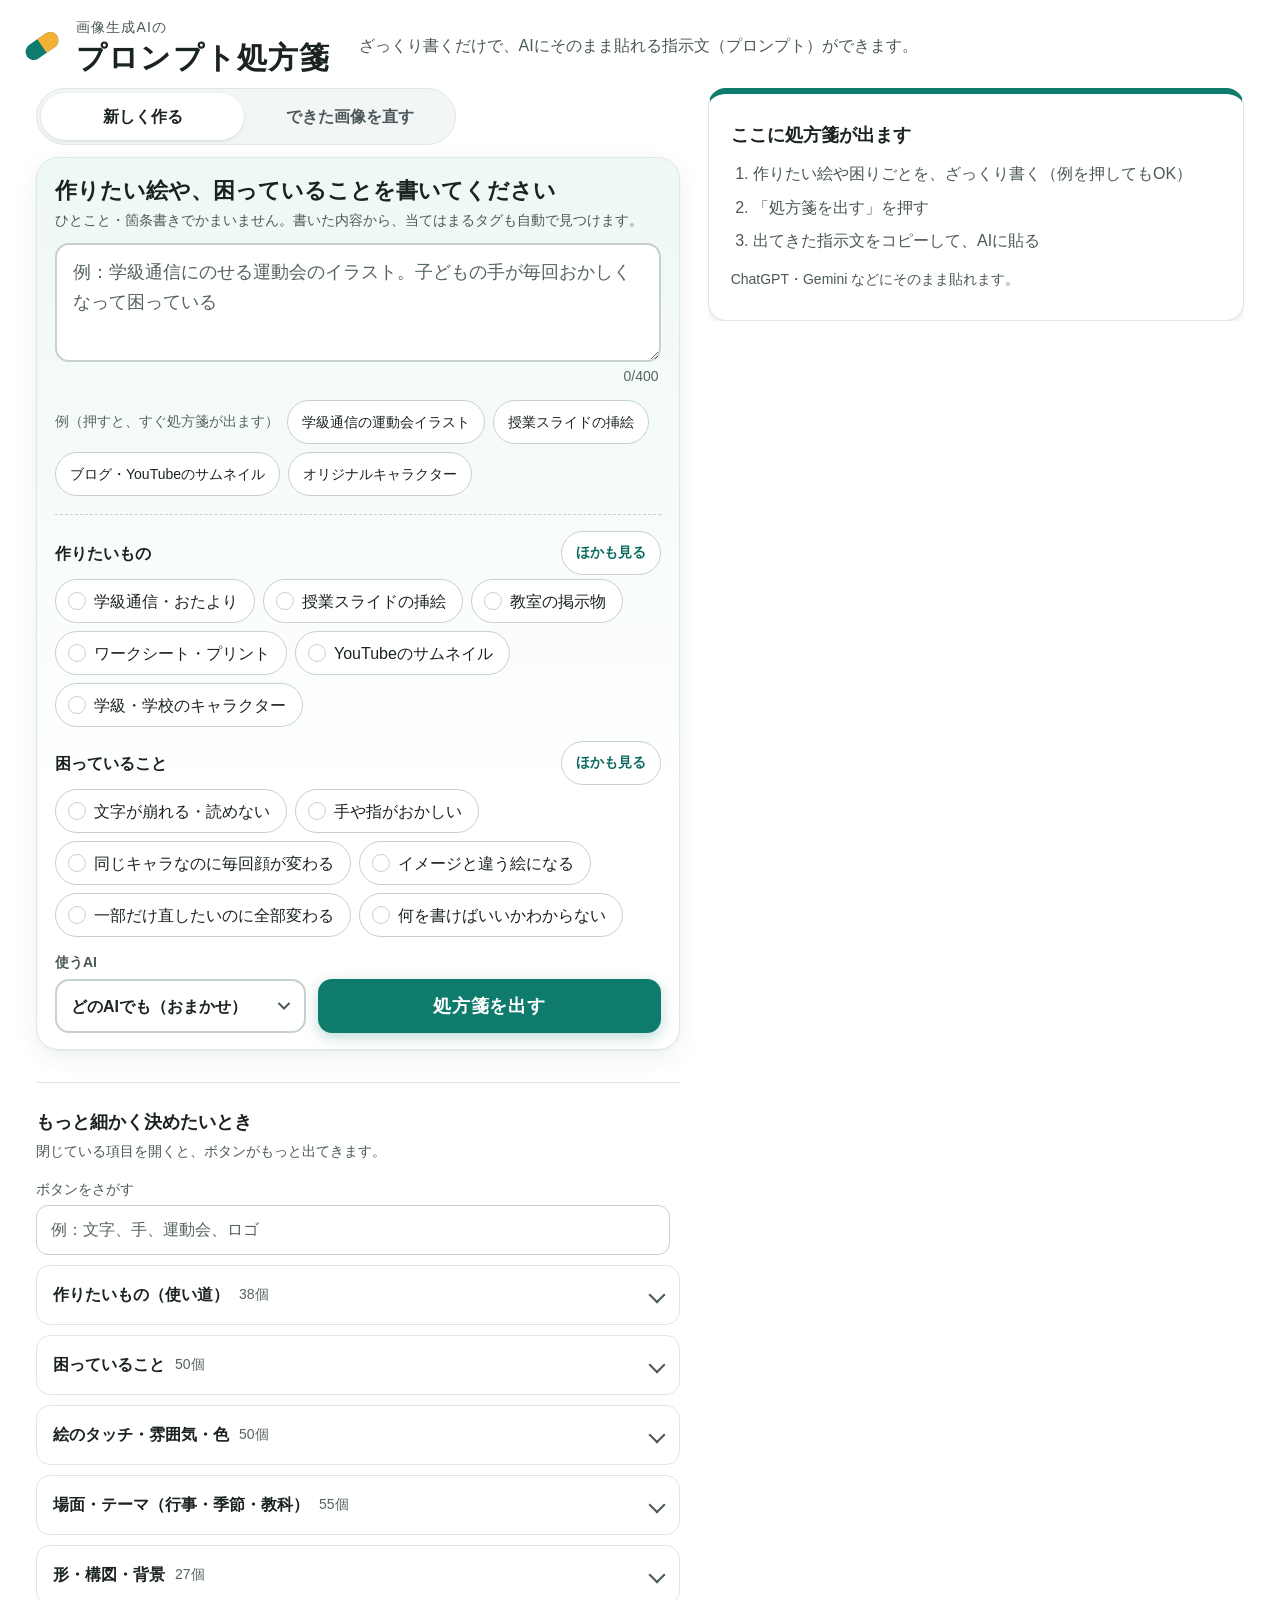
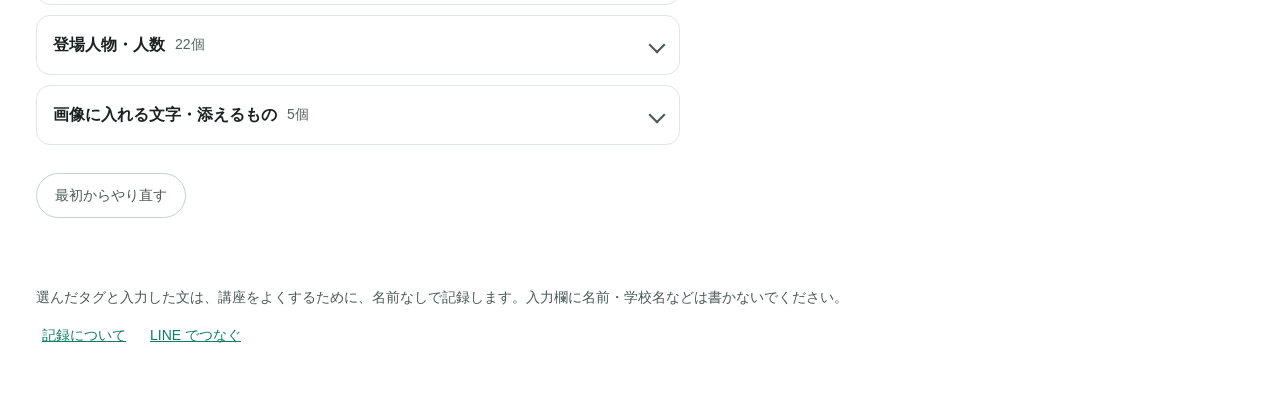
==== commit 3b30bb22: "プロンプト処方箋を更新 Co-Authored-By: Claude Opus 5.5 <noreply@anthropic.com>" ====
--- a/index.html
+++ b/index.html
@@ -6,14 +6,15 @@
 <meta http-equiv="Content-Security-Policy" content="default-src 'self'; script-src 'self' https://static.line-scdn.net; style-src 'self'; img-src 'self' data:; connect-src https://*.supabase.co https://api.line.me https://liffsdk.line-scdn.net https://access.line.me https://uts-front.line-apps.com http://127.0.0.1:* http://localhost:*; base-uri 'none'; form-action https://liff-subwindow.line.me; object-src 'none'">
 <meta name="referrer" content="no-referrer">
 <meta name="robots" content="noindex">
-<meta name="description" content="画像生成AIで「思った絵にならない」を、選ぶだけで解決。困りごとと作りたいイメージから、そのまま貼れる指示文（プロンプト）を作ります。">
-<meta name="theme-color" content="#1f7a6d">
+<meta name="color-scheme" content="light">
+<meta name="description" content="画像生成AIで「思った絵にならない」を、ざっくり書くだけで解決。作りたい絵や困っていることから、そのまま貼れる指示文（プロンプト）を作ります。">
+<meta name="theme-color" content="#ffffff">
 <title>プロンプト処方箋｜画像生成AIの困りごとから指示文を作る</title>
-<link rel="icon" href="data:image/svg+xml,%3Csvg xmlns='http://www.w3.org/2000/svg' viewBox='0 0 64 64'%3E%3Crect x='6' y='22' width='52' height='20' rx='10' transform='rotate(-35 32 32)' fill='%231f7a6d'/%3E%3Cpath d='M32 32 l13.4-9.2 a10 10 0 0 1 11.3 16.4 L43.3 48.4z' fill='%23f2b134' transform='rotate(0)'/%3E%3C/svg%3E">
-<link rel="stylesheet" href="css/app.css?v=202610130250">
+<link rel="icon" href="data:image/svg+xml,%3Csvg xmlns='http://www.w3.org/2000/svg' viewBox='0 0 64 64'%3E%3Crect x='6' y='22' width='52' height='20' rx='10' transform='rotate(-35 32 32)' fill='%230f7b6c'/%3E%3Cpath d='M32 32 l13.4-9.2 a10 10 0 0 1 11.3 16.4 L43.3 48.4z' fill='%23f2b134' transform='rotate(0)'/%3E%3C/svg%3E">
+<link rel="stylesheet" href="css/app.css?v=202610200223">
 </head>
 <body>
-<a class="skip" href="#steps">選ぶところへ</a>
+<a class="skip" href="#picker">書くところへ</a>
 <header class="top">
   <div class="top-in">
     <div class="brand">
@@ -23,36 +24,26 @@
         <h1 class="brand-name">プロンプト処方箋</h1>
       </div>
     </div>
-    <p class="lead">困っていることと、作りたいイメージを選ぶだけ。<br class="br-sm">生成AIにそのまま貼れる指示文（プロンプト）を出します。</p>
+    <p class="lead">ざっくり書くだけで、AIにそのまま貼れる指示文（プロンプト）ができます。</p>
     <p class="line-badge" id="line-badge" role="status" hidden></p>
   </div>
 </header>
 
 <main class="layout">
-  <section class="picker" aria-label="選ぶところ">
+  <section class="picker" id="picker" aria-label="入力">
     <div class="modebar" role="tablist" aria-label="つくりかた">
       <button type="button" role="tab" class="mode" id="mode-new" data-mode="new" aria-selected="true">新しく作る</button>
       <button type="button" role="tab" class="mode" id="mode-edit" data-mode="edit" aria-selected="false">できた画像を直す</button>
     </div>
 
-    <div class="presets" id="presets">
-      <p class="presets-title">おためし（押すとすぐ処方箋が出ます）</p>
-      <div class="preset-list" id="preset-list"></div>
-    </div>
+    <div id="panes"></div>
+    <noscript><p class="noscript">このページは JavaScript を使います。ブラウザの設定で JavaScript をオンにしてください。</p></noscript>
 
-    <div class="finder">
-      <label class="finder-label" for="finder">タグをさがす</label>
-      <div class="finder-row">
-        <input id="finder" type="search" autocomplete="off" enterkeyhint="search" placeholder="例：文字、手、運動会、ロゴ">
-        <span class="finder-count" id="finder-count" aria-live="polite"></span>
-      </div>
-    </div>
+    <div class="reset-row"><button type="button" class="btn-ghost" id="reset">最初からやり直す</button></div>
 
-    <div id="steps" class="steps"></div>
-
-    <div class="go-row">
-      <button type="button" class="btn-go" id="go">処方箋を出す</button>
-      <button type="button" class="btn-ghost" id="reset">選んだものを全部はずす</button>
+    <div class="dock" id="dock">
+      <span class="dock-count" id="dock-count">まだ何も入れていません</span>
+      <button type="button" class="btn-go btn-dock" id="go-dock">処方箋を出す</button>
     </div>
   </section>
 
@@ -61,21 +52,16 @@
       <div class="rx-empty" id="rx-empty">
         <p class="rx-empty-title">ここに処方箋が出ます</p>
         <ol class="rx-empty-steps">
-          <li>描きたいもの・使い道を選ぶ</li>
-          <li>困っていることがあれば選ぶ</li>
+          <li>作りたい絵や困りごとを、ざっくり書く（例を押してもOK）</li>
           <li>「処方箋を出す」を押す</li>
+          <li>出てきた指示文をコピーして、AIに貼る</li>
         </ol>
-        <p class="rx-empty-note">出てきた指示文をコピーして、ChatGPT・Gemini などに貼るだけです。</p>
+        <p class="rx-empty-note">ChatGPT・Gemini などにそのまま貼れます。</p>
       </div>
       <div class="rx-body" id="rx-body" hidden></div>
     </div>
   </aside>
 </main>
-
-<div class="dock" id="dock">
-  <span class="dock-count" id="dock-count">まだ選んでいません</span>
-  <button type="button" class="btn-go btn-dock" id="go-dock">処方箋を出す</button>
-</div>
 
 <footer class="foot">
   <p class="foot-privacy" id="privacy-line"></p>
@@ -87,7 +73,7 @@
   <div class="dlg-body">
     <p>このページは、画像生成講座をよりよくするために、次のものを記録します。</p>
     <ul>
-      <li>選んだタグ（困りごと・作りたいもの など）</li>
+      <li>選んだタグ・文章から見つけたタグ（困りごと・作りたいもの など）</li>
       <li>入力した文（描きたいもの・困っていること・画像に入れる文字）</li>
       <li>コピーしたかどうか、「うまくいった／いまいち」の押したもの</li>
       <li>この端末に割り当てた番号（だれかは分かりません）と、講座コード</li>
@@ -106,11 +92,12 @@
 
 <div class="toast" id="toast" role="status" aria-live="polite"></div>
 
-<script src="config.js?v=202610150815"></script>
-<script src="js/tags.js?v=202610130250"></script>
-<script src="js/engine.js?v=202610130250"></script>
-<script src="js/line.js?v=202610130250"></script>
-<script src="js/api.js?v=202610130250"></script>
-<script src="js/app.js?v=202610130250"></script>
+<script src="config.js?v=202610200223"></script>
+<script src="js/tags.js?v=202610200223"></script>
+<script src="js/engine.js?v=202610200223"></script>
+<script src="js/infer.js?v=202610200223"></script>
+<script src="js/line.js?v=202610200223"></script>
+<script src="js/api.js?v=202610200223"></script>
+<script src="js/app.js?v=202610200223"></script>
 </body>
 </html>
--- a/css/app.css
+++ b/css/app.css
@@ -1,56 +1,42 @@
-/* 画像生成プロンプト処方箋 ― 見た目 */
+/* プロンプト処方箋 ― 見た目（白ベースの明るい画面を標準にする。暗い画面への自動の切りかえはしない） */
 :root {
-  --bg: #f5f1ea;
-  --paper: #fffdf9;
+  --bg: #ffffff;
+  --paper: #ffffff;
   --surface: #ffffff;
-  --sunk: #f3efe8;
-  --ink: #26221d;
-  --ink-2: #5d564c;
-  --ink-3: #8a8276;
-  --line: #e4ddd1;
-  --line-2: #d6cdbf;
-  --accent: #1f7a6d;
+  --sunk: #f3f6f6;
+  --wash: #eef8f5;
+  --ink: #1b2322;
+  --ink-2: #4a5957;
+  --ink-3: #55645f;
+  --line: #dfe6e4;
+  --line-2: #c6d2cf;
+  --accent: #0f7b6c;
   --accent-ink: #ffffff;
-  --accent-soft: #e3f1ee;
-  --focus: #2f6fb3;
+  --accent-soft: #e2f3ef;
+  --focus: #2563a8;
   --warn-bg: #fff6dc;
   --warn-ink: #6b4e00;
   --mark-bg: #ffe9a8;
   --mark-ink: #4a3500;
-  --shadow: 0 1px 2px rgba(40, 30, 10, .06), 0 6px 20px rgba(40, 30, 10, .06);
-  --radius: 14px;
-  --c-teal: #1f7a6d;  --c-teal-bg: #e2f2ee;
-  --c-coral: #c4553a; --c-coral-bg: #fbe9e3;
-  --c-violet: #6a55b0; --c-violet-bg: #eeeafb;
-  --c-amber: #9a6510; --c-amber-bg: #fbf0d9;
-  --c-green: #3b7f3e; --c-green-bg: #e6f3e2;
-  --c-blue: #2c65a5; --c-blue-bg: #e3edf9;
-  --c-gray: #5b5b5b;  --c-gray-bg: #ececea;
+  --shadow: 0 1px 2px rgba(20, 60, 50, .05), 0 8px 24px rgba(20, 60, 50, .07);
+  --radius: 16px;
+  --c-teal: #0b6b5e;   --c-teal-bg: #e2f3ef;
+  --c-coral: #a63d25;  --c-coral-bg: #fdece6;
+  --c-violet: #5b49a8; --c-violet-bg: #efecfa;
+  --c-amber: #8a5a0c;  --c-amber-bg: #fcf1d9;
+  --c-green: #2a6f30;  --c-green-bg: #e7f4e4;
+  --c-blue: #2563a8;   --c-blue-bg: #e5eef9;
+  --c-gray: #4f5b59;   --c-gray-bg: #eef1f0;
   --font: -apple-system, BlinkMacSystemFont, "Hiragino Sans", "Hiragino Kaku Gothic ProN", "Noto Sans JP", "Yu Gothic UI", "Yu Gothic", Meiryo, sans-serif;
   color-scheme: light;
 }
-@media (prefers-color-scheme: dark) {
-  :root:not([data-theme="light"]) {
-    --bg: #191816; --paper: #23211e; --surface: #262420; --sunk: #1f1d1a;
-    --ink: #f0ebe3; --ink-2: #c4bcb0; --ink-3: #958d81; --line: #3a3630; --line-2: #4a453d;
-    --accent: #47b3a2; --accent-ink: #0f1d1a; --accent-soft: #1f3632; --focus: #7fb0ea;
-    --warn-bg: #3a3012; --warn-ink: #f4dc9c; --mark-bg: #5a4612; --mark-ink: #ffe9a8;
-    --shadow: 0 1px 2px rgba(0, 0, 0, .3), 0 6px 20px rgba(0, 0, 0, .25);
-    --c-teal: #5cc4b3;  --c-teal-bg: #1d3531;
-    --c-coral: #f08f74; --c-coral-bg: #3d241d;
-    --c-violet: #ad9cf0; --c-violet-bg: #2b2640;
-    --c-amber: #e7b45a; --c-amber-bg: #3a2e17;
-    --c-green: #86c584; --c-green-bg: #22331f;
-    --c-blue: #85b4ea; --c-blue-bg: #1d2c3f;
-    --c-gray: #bdbdbd;  --c-gray-bg: #2e2d2b;
-    color-scheme: dark;
-  }
-}
+/* 手でえらんだときだけ使える暗い配色（data-theme="dark"）。OS が暗い設定でも、ふだんは白ベース */
 :root[data-theme="dark"] {
-  --bg: #191816; --paper: #23211e; --surface: #262420; --sunk: #1f1d1a;
-  --ink: #f0ebe3; --ink-2: #c4bcb0; --ink-3: #958d81; --line: #3a3630; --line-2: #4a453d;
+  --bg: #191816; --paper: #23211e; --surface: #262420; --sunk: #1f1d1a; --wash: #1f2a27;
+  --ink: #f0ebe3; --ink-2: #c4bcb0; --ink-3: #a39b8f; --line: #3a3630; --line-2: #4a453d;
   --accent: #47b3a2; --accent-ink: #0f1d1a; --accent-soft: #1f3632; --focus: #7fb0ea;
   --warn-bg: #3a3012; --warn-ink: #f4dc9c; --mark-bg: #5a4612; --mark-ink: #ffe9a8;
+  --shadow: 0 1px 2px rgba(0, 0, 0, .3), 0 6px 20px rgba(0, 0, 0, .25);
   --c-teal: #5cc4b3; --c-teal-bg: #1d3531; --c-coral: #f08f74; --c-coral-bg: #3d241d; --c-violet: #ad9cf0; --c-violet-bg: #2b2640;
   --c-amber: #e7b45a; --c-amber-bg: #3a2e17; --c-green: #86c584; --c-green-bg: #22331f; --c-blue: #85b4ea; --c-blue-bg: #1d2c3f; --c-gray: #bdbdbd; --c-gray-bg: #2e2d2b;
   color-scheme: dark;
@@ -70,109 +56,136 @@
 :focus-visible { outline: 3px solid var(--focus); outline-offset: 2px; border-radius: 6px; }
 .skip { position: absolute; left: -999px; top: 8px; background: var(--surface); padding: 8px 12px; border-radius: 8px; z-index: 50; }
 .skip:focus { left: 8px; }
+.noscript { background: var(--warn-bg); color: var(--warn-ink); border-radius: 10px; padding: 10px 14px; }
 
 /* ---------- 上 */
-.top { padding: 28px 16px 8px; }
-.top-in { max-width: 1240px; margin: 0 auto; }
+.top { padding: 16px 16px 2px; }
+.top-in { max-width: 1240px; margin: 0 auto; display: flex; flex-wrap: wrap; align-items: center; gap: 4px 28px; }
 .brand { display: flex; align-items: center; gap: 12px; }
-.brand-mark { width: 46px; height: 46px; flex: none; }
+.brand-mark { width: 44px; height: 44px; flex: none; }
 .cap-a { fill: var(--accent); }
 .cap-b { fill: #f2b134; }
-.brand-kicker { margin: 0; font-size: 13px; color: var(--ink-2); letter-spacing: .08em; }
-.brand-name { margin: 0; font-size: clamp(26px, 4.4vw, 36px); line-height: 1.2; letter-spacing: .04em; font-weight: 800; }
-.lead { margin: 12px 0 0; color: var(--ink-2); font-size: 15px; }
-.br-sm { display: none; }
-.line-badge { display: inline-flex; align-items: center; gap: 8px; margin: 10px 0 0; padding: 4px 12px 4px 8px; border-radius: 999px; font-size: 13px; font-weight: 700; background: var(--sunk); color: var(--ink-2); }
+.brand-kicker { margin: 0; font-size: 14px; color: var(--ink-2); letter-spacing: .08em; }
+.brand-name { margin: 0; font-size: 30px; line-height: 1.2; letter-spacing: .04em; font-weight: 800; }
+.lead { margin: 0; color: var(--ink-2); font-size: 16px; flex: 1 1 320px; }
+.line-badge { display: inline-flex; align-items: center; gap: 8px; margin: 4px 0 0; padding: 4px 12px 4px 8px; border-radius: 999px; font-size: 14px; font-weight: 700; background: var(--sunk); color: var(--ink-2); }
 .line-badge::before { content: ""; width: 10px; height: 10px; border-radius: 50%; background: var(--ink-3); flex: none; }
 .line-badge.is-ready { background: #e6f7ec; color: #11623a; }
 .line-badge.is-ready::before { background: #06c755; }
 .line-badge.is-error { background: var(--warn-bg); color: var(--warn-ink); }
-@media (prefers-color-scheme: dark) { :root:not([data-theme="light"]) .line-badge.is-ready { background: #163525; color: #8fe0b0; } }
 :root[data-theme="dark"] .line-badge.is-ready { background: #163525; color: #8fe0b0; }
 
 /* ---------- 2つの列 */
-.layout { max-width: 1240px; margin: 0 auto; padding: 8px 16px 120px; display: grid; gap: 24px; grid-template-columns: minmax(0, 1fr); }
+.layout { max-width: 1240px; margin: 0 auto; padding: 10px 16px 120px; display: grid; gap: 28px; grid-template-columns: minmax(0, 1fr); }
 @media (min-width: 960px) {
-  .layout { grid-template-columns: minmax(0, 1.25fr) minmax(0, 1fr); align-items: start; padding-bottom: 64px; }
+  .layout { grid-template-columns: minmax(0, 1.2fr) minmax(0, 1fr); align-items: start; padding-bottom: 64px; }
   .result { position: sticky; top: 16px; max-height: calc(100vh - 32px); overflow: auto; overscroll-behavior: contain; }
-  .dock { display: none !important; }
 }
 
 /* ---------- つくりかた */
-.modebar { display: grid; grid-template-columns: 1fr 1fr; background: var(--sunk); border: 1px solid var(--line); border-radius: 999px; padding: 4px; gap: 4px; }
+.modebar { display: inline-grid; grid-template-columns: 1fr 1fr; background: var(--sunk); border: 1px solid var(--line); border-radius: 999px; padding: 4px; gap: 4px; width: 100%; max-width: 420px; }
 .mode { border: 0; background: transparent; border-radius: 999px; padding: 10px 8px; font-weight: 700; color: var(--ink-2); min-height: 44px; }
-.mode[aria-selected="true"] { background: var(--surface); color: var(--ink); box-shadow: var(--shadow); }
-
-/* ---------- おためし */
-.presets { margin-top: 16px; }
-.presets-title { margin: 0 0 8px; font-size: 13px; color: var(--ink-2); }
-.preset-list { display: flex; gap: 8px; overflow-x: auto; padding-bottom: 6px; scrollbar-width: thin; -webkit-overflow-scrolling: touch; }
-.preset { flex: none; display: inline-flex; align-items: center; gap: 8px; border: 1px dashed var(--line-2); background: var(--paper); border-radius: 999px; padding: 8px 14px 8px 8px; font-size: 14px; min-height: 40px; white-space: nowrap; }
-.preset:hover { border-style: solid; border-color: var(--accent); }
-.preset-mode { font-size: 11px; font-weight: 700; color: var(--accent); background: var(--accent-soft); border-radius: 999px; padding: 2px 8px; }
-.preset[data-pmode="edit"] .preset-mode { color: var(--c-coral); background: var(--c-coral-bg); }
-
-/* ---------- さがす */
-.finder { margin: 18px 0 6px; }
-.finder-label { display: block; font-size: 13px; color: var(--ink-2); margin-bottom: 4px; }
+.mode[aria-selected="true"] { background: var(--surface); color: var(--ink); box-shadow: 0 1px 3px rgba(20, 60, 50, .15); }
+
+/* ---------- 大きな入力欄（いちばん上） */
+.hero { margin-top: 12px; background: linear-gradient(180deg, var(--wash), var(--surface) 75%); border: 1px solid var(--line); border-radius: 22px; padding: 18px 18px 16px; box-shadow: var(--shadow); }
+.hero-q { display: block; font-size: 22px; font-weight: 800; line-height: 1.4; margin: 0; }
+.hero-sub { margin: 2px 0 10px; font-size: 14px; color: var(--ink-2); }
+.hero-input {
+  display: block; width: 100%; min-height: 112px; padding: 12px 16px; font-size: 18px; line-height: 1.7; resize: vertical;
+  background: var(--surface); border: 2px solid var(--line-2); border-radius: 14px;
+}
+.hero-input::placeholder, .field input::placeholder, .field textarea::placeholder, .finder-input::placeholder, .fb-more textarea::placeholder { color: var(--ink-3); opacity: 1; }
+.hero-input:focus { outline: none; border-color: var(--accent); box-shadow: 0 0 0 4px rgba(15, 123, 108, .16); }
+.hero-foot { display: flex; justify-content: space-between; align-items: center; gap: 12px; min-height: 26px; margin: 2px 2px 0; }
+.nudge { color: var(--c-coral); font-size: 14px; font-weight: 700; }
+.field-count { font-size: 14px; color: var(--ink-3); margin-left: auto; font-variant-numeric: tabular-nums; }
+
+.examples { display: flex; flex-wrap: wrap; align-items: center; gap: 8px; margin-top: 10px; }
+.examples-lab { flex: 0 0 auto; font-size: 14px; color: var(--ink-3); }
+.example { border: 1px solid var(--line-2); background: var(--surface); border-radius: 999px; padding: 6px 14px; min-height: 44px; font-size: 14px; line-height: 1.3; text-align: left; }
+.example:hover { border-color: var(--accent); background: var(--accent-soft); }
+
+.auto { display: flex; flex-wrap: wrap; align-items: center; gap: 6px 10px; margin-top: 12px; padding: 10px 12px; background: var(--surface); border: 1px dashed var(--line-2); border-radius: 12px; }
+.auto-lab { font-size: 14px; font-weight: 700; color: var(--ink-2); }
+.auto-chips { display: flex; flex-wrap: wrap; gap: 6px; }
+.auto-chip { --cc: var(--c-gray); --cb: var(--c-gray-bg); display: inline-flex; align-items: center; gap: 8px; min-height: 44px; padding: 4px 8px 4px 14px; border-radius: 999px; border: 1px solid var(--cc); background: var(--cb); font-size: 14px; font-weight: 700; }
+.auto-tx { pointer-events: none; }
+.auto-x { pointer-events: none; width: 26px; height: 26px; display: grid; place-items: center; border-radius: 50%; background: var(--surface); color: var(--ink-2); font-size: 16px; line-height: 1; }
+.auto-chip:hover .auto-x { background: var(--ink); color: var(--bg); }
+
+.hint-box { display: grid; gap: 8px; margin-top: 10px; }
+.hint-box:empty { display: none; }
+.hint { display: flex; gap: 10px; align-items: center; flex-wrap: wrap; background: var(--warn-bg); color: var(--warn-ink); border-radius: 10px; padding: 10px 12px; font-size: 14px; }
+.hint p { margin: 0; flex: 1 1 240px; }
+
+.hero-go { display: flex; flex-wrap: wrap; gap: 12px; align-items: flex-end; margin-top: 14px; }
+.tool-pick { display: grid; gap: 4px; flex: 1 1 200px; min-width: 0; }
+.tool-lab { font-size: 14px; font-weight: 700; color: var(--ink-2); }
+.tool-select {
+  width: 100%; min-height: 54px; padding: 0 40px 0 14px; font-size: 16px; font-weight: 700; border: 2px solid var(--line-2); border-radius: 14px;
+  background: var(--surface) url("data:image/svg+xml,%3Csvg xmlns='http://www.w3.org/2000/svg' viewBox='0 0 12 8'%3E%3Cpath d='M1 1.5l5 5 5-5' fill='none' stroke='%234a5957' stroke-width='2' stroke-linecap='round' stroke-linejoin='round'/%3E%3C/svg%3E") no-repeat right 14px center / 12px 8px;
+  -webkit-appearance: none; appearance: none;
+}
+.tool-select:focus { outline: none; border-color: var(--accent); box-shadow: 0 0 0 4px rgba(15, 123, 108, .16); }
+.btn-go { border: 0; background: var(--accent); color: var(--accent-ink); font-weight: 800; border-radius: 999px; padding: 12px 28px; min-height: 48px; font-size: 16px; letter-spacing: .04em; box-shadow: 0 4px 14px rgba(15, 123, 108, .28); }
+.btn-go:hover { filter: brightness(1.06); }
+.btn-go:active { transform: translateY(1px); }
+.btn-hero { flex: 2 1 240px; min-height: 54px; font-size: 18px; border-radius: 14px; }
+
+/* ---------- よく使うボタン（最初から出すのは12個だけ） */
+.quick { display: grid; gap: 14px; margin-top: 18px; padding-top: 16px; border-top: 1px dashed var(--line-2); }
+.quick-h { display: flex; justify-content: space-between; align-items: center; gap: 8px; margin-bottom: 4px; }
+.quick-title { margin: 0; font-size: 16px; font-weight: 800; }
+.more-link { border: 1px solid var(--line-2); background: var(--surface); color: var(--c-teal); font-weight: 700; font-size: 14px; padding: 6px 14px; min-height: 44px; border-radius: 999px; }
+.more-link:hover { background: var(--accent-soft); }
+
+/* ---------- もっと細かく（閉じた項目） */
+.more { margin-top: 32px; padding-top: 24px; border-top: 1px solid var(--line); }
+.more-h { margin: 0; font-size: 18px; font-weight: 800; }
+.more-sub { margin: 2px 0 14px; font-size: 14px; color: var(--ink-2); }
+.finder { margin: 0 0 6px; }
+.finder-label { display: block; font-size: 14px; color: var(--ink-2); margin-bottom: 4px; }
 .finder-row { display: flex; align-items: center; gap: 10px; }
-.finder input { flex: 1; min-width: 0; border: 1px solid var(--line-2); background: var(--surface); border-radius: 10px; padding: 10px 12px; min-height: 44px; }
-.finder-count { font-size: 13px; color: var(--ink-2); white-space: nowrap; }
-
-/* ---------- 段 */
-.steps { display: grid; gap: 14px; margin-top: 12px; }
-.step { background: var(--surface); border: 1px solid var(--line); border-radius: var(--radius); padding: 16px; box-shadow: var(--shadow); }
-.step-h { display: flex; align-items: flex-start; gap: 12px; }
-.step-num { flex: none; width: 30px; height: 30px; border-radius: 50%; background: var(--ink); color: var(--bg); display: grid; place-items: center; font-weight: 800; font-size: 15px; margin-top: 2px; }
-.step-tt { flex: 1; min-width: 0; }
-.step-title { margin: 0; font-size: 18px; line-height: 1.4; }
-.step-sub { margin: 2px 0 0; color: var(--ink-2); font-size: 13px; }
-.step-badge { flex: none; font-size: 12px; font-weight: 700; color: var(--accent); background: var(--accent-soft); border-radius: 999px; padding: 2px 10px; margin-top: 4px; visibility: hidden; }
-.step-badge.on { visibility: visible; }
-.step-body { margin-top: 12px; display: grid; gap: 14px; }
-.step-fold { padding: 0; }
-.step-fold > details > summary { padding: 16px; }
-.step-fold > details > .step-body { padding: 0 16px 16px; }
-
-/* ---------- たたむ */
-details.fold > summary { list-style: none; cursor: pointer; }
-details.fold > summary::-webkit-details-marker { display: none; }
-.fold-cat > summary, .fold-more > summary {
-  display: flex; align-items: center; gap: 8px; flex-wrap: wrap; font-size: 14px; font-weight: 700; color: var(--ink-2);
-  border: 1px solid var(--line); background: var(--sunk); border-radius: 10px; padding: 10px 12px; min-height: 44px;
-}
-.fold-cat > summary::before, .fold-more > summary::before, .fold-step > summary .step-num::after { content: ""; }
-.fold-cat > summary::before, .fold-more > summary::before {
-  width: 8px; height: 8px; border-right: 2px solid currentColor; border-bottom: 2px solid currentColor; transform: rotate(-45deg); transition: transform .15s; margin-right: 4px; flex: none;
-}
-.fold-cat[open] > summary::before, .fold-more[open] > summary::before { transform: rotate(45deg); }
-.fold-sel { font-size: 12px; color: var(--accent); font-weight: 700; }
-.fold-body { padding-top: 12px; display: grid; gap: 12px; }
-.fold-step > summary .step-h { position: relative; }
-.fold-step > summary .step-tt::after { content: "ひらく ▾"; display: inline-block; margin-top: 6px; font-size: 12px; font-weight: 700; color: var(--accent); }
-.fold-step[open] > summary .step-tt::after { content: "とじる ▴"; }
+.finder-input { flex: 1; min-width: 0; border: 1px solid var(--line-2); background: var(--surface); border-radius: 12px; padding: 10px 14px; min-height: 48px; }
+.finder-count { font-size: 14px; color: var(--ink-2); white-space: nowrap; }
+
+.acc { margin-top: 10px; border: 1px solid var(--line); border-radius: 14px; background: var(--surface); scroll-margin-top: 12px; }
+.acc > summary { list-style: none; cursor: pointer; border-radius: 14px; }
+.acc > summary::-webkit-details-marker { display: none; }
+.acc[open] > summary { border-bottom: 1px solid var(--line); border-radius: 14px 14px 0 0; }
+.acc-h { display: flex; align-items: center; gap: 10px; min-height: 58px; padding: 10px 16px; }
+.acc-h::after { content: ""; margin-left: auto; flex: none; width: 10px; height: 10px; border-right: 2.5px solid var(--ink-2); border-bottom: 2.5px solid var(--ink-2); transform: rotate(45deg); transition: transform .15s; }
+.acc[open] .acc-h::after { transform: rotate(-135deg); }
+.acc:hover > summary { background: var(--sunk); }
+.acc-t { font-size: 16px; font-weight: 800; }
+.acc-n { font-size: 14px; color: var(--ink-3); }
+.acc-sel { font-size: 14px; font-weight: 800; color: var(--accent); background: var(--accent-soft); border-radius: 999px; padding: 2px 10px; }
+.acc-sel:empty { display: none; }
+.acc-body { padding: 14px 16px 18px; display: grid; gap: 18px; }
 
 /* ---------- 種類（カテゴリ）とタグ */
 .cat { display: grid; gap: 8px; }
 .cat-h { display: flex; align-items: baseline; gap: 8px; flex-wrap: wrap; }
-.cat-title { margin: 0; font-size: 14px; font-weight: 700; }
-.cat-hint { font-size: 12px; color: var(--ink-3); }
+.cat-title { margin: 0; font-size: 16px; font-weight: 800; }
+.cat-hint { font-size: 14px; color: var(--ink-3); }
 .grp { display: grid; gap: 6px; }
-.grp-label { margin: 4px 0 0; font-size: 12px; color: var(--ink-3); font-weight: 700; letter-spacing: .04em; }
+.grp-label { margin: 4px 0 0; font-size: 14px; color: var(--ink-3); font-weight: 700; letter-spacing: .04em; }
 .chips { display: flex; flex-wrap: wrap; gap: 8px; }
 .chip {
   --cc: var(--c-gray); --cb: var(--c-gray-bg);
-  display: inline-flex; align-items: center; gap: 6px; max-width: 100%;
+  display: inline-flex; align-items: center; gap: 8px; max-width: 100%;
   border: 1px solid var(--line-2); background: var(--surface); color: var(--ink);
-  border-radius: 999px; padding: 7px 14px 7px 10px; min-height: 40px; font-size: 14px; line-height: 1.35; text-align: left;
+  border-radius: 999px; padding: 8px 16px 8px 12px; min-height: 44px; font-size: 16px; line-height: 1.35; text-align: left;
   transition: background-color .12s, border-color .12s;
 }
 .chip:hover { border-color: var(--cc); }
-.chip-ck { flex: none; width: 16px; height: 16px; border-radius: 50%; border: 1.5px solid var(--line-2); position: relative; pointer-events: none; }
+.chip-ck { flex: none; width: 18px; height: 18px; border-radius: 50%; border: 1.5px solid var(--line-2); position: relative; pointer-events: none; }
 .chip-tx { pointer-events: none; overflow-wrap: anywhere; }
 .chip[aria-pressed="true"] { background: var(--cb); border-color: var(--cc); color: var(--ink); font-weight: 700; }
 .chip[aria-pressed="true"] .chip-ck { background: var(--cc); border-color: var(--cc); }
-.chip[aria-pressed="true"] .chip-ck::after { content: ""; position: absolute; left: 4.5px; top: 1.5px; width: 4px; height: 8px; border: solid var(--surface); border-width: 0 2px 2px 0; transform: rotate(45deg); }
+.chip[aria-pressed="true"] .chip-ck::after { content: ""; position: absolute; left: 5.5px; top: 2px; width: 4px; height: 9px; border: solid var(--surface); border-width: 0 2px 2px 0; transform: rotate(45deg); }
+.chip.is-auto[aria-pressed="true"] { border-style: dashed; }
 .c-teal { --cc: var(--c-teal); --cb: var(--c-teal-bg); }
 .c-coral { --cc: var(--c-coral); --cb: var(--c-coral-bg); }
 .c-violet { --cc: var(--c-violet); --cb: var(--c-violet-bg); }
@@ -181,91 +194,84 @@
 .c-blue { --cc: var(--c-blue); --cb: var(--c-blue-bg); }
 .c-gray { --cc: var(--c-gray); --cb: var(--c-gray-bg); }
 
+details.fold > summary { list-style: none; cursor: pointer; }
+details.fold > summary::-webkit-details-marker { display: none; }
+.fold-more > summary { display: flex; align-items: center; gap: 8px; font-size: 14px; font-weight: 700; color: var(--ink-2); border: 1px solid var(--line); background: var(--sunk); border-radius: 10px; padding: 10px 12px; min-height: 44px; }
+.fold-more > summary::before { content: ""; width: 8px; height: 8px; border-right: 2px solid currentColor; border-bottom: 2px solid currentColor; transform: rotate(-45deg); transition: transform .15s; margin-right: 4px; flex: none; }
+.fold-more[open] > summary::before { transform: rotate(45deg); }
+.fold-body { padding-top: 12px; display: grid; gap: 12px; }
+
 /* さがしているとき */
-.finding .chip.miss, .finding .grp.miss, .finding .cat.miss, .finding .step.miss { display: none; }
+.finding .chip.miss, .finding .grp.miss, .finding .cat.miss, .finding .acc.miss { display: none; }
 .finding .chip:not(.miss) { box-shadow: 0 0 0 2px var(--mark-bg); }
 
 /* ---------- 入力欄 */
 .field { display: grid; gap: 4px; }
 .field-label { font-size: 14px; font-weight: 700; }
 .field textarea, .field input {
-  width: 100%; border: 1px solid var(--line-2); background: var(--paper); border-radius: 10px; padding: 10px 12px; resize: vertical; min-height: 44px; line-height: 1.6;
-}
-.field textarea { min-height: 72px; }
-.field textarea::placeholder, .field input::placeholder, .finder input::placeholder { color: var(--ink-3); }
+  width: 100%; border: 1px solid var(--line-2); background: var(--surface); border-radius: 10px; padding: 10px 12px; resize: vertical; min-height: 48px; line-height: 1.6;
+}
+.field textarea { min-height: 76px; }
 .field-foot { display: flex; justify-content: flex-end; }
-.field-count { font-size: 12px; color: var(--ink-3); }
-
-/* ---------- ヒント */
-.hint-box { display: grid; gap: 8px; }
-.hint-box:empty { display: none; }
-.hint { display: flex; gap: 10px; align-items: center; flex-wrap: wrap; background: var(--warn-bg); color: var(--warn-ink); border-radius: 10px; padding: 10px 12px; font-size: 14px; }
-.hint p { margin: 0; flex: 1 1 240px; }
 
 /* ---------- ボタン */
-.go-row { display: flex; gap: 12px; align-items: center; flex-wrap: wrap; margin-top: 18px; }
-.btn-go { border: 0; background: var(--accent); color: var(--accent-ink); font-weight: 800; border-radius: 999px; padding: 12px 28px; min-height: 48px; font-size: 16px; letter-spacing: .04em; box-shadow: 0 4px 14px rgba(31, 122, 109, .28); }
-.btn-go:hover { filter: brightness(1.06); }
-.btn-go:active { transform: translateY(1px); }
+.reset-row { margin-top: 28px; }
 .btn-ghost { border: 1px solid var(--line-2); background: transparent; color: var(--ink-2); border-radius: 999px; padding: 10px 18px; min-height: 44px; font-size: 14px; }
-.btn-small { border: 1px solid var(--line-2); background: var(--surface); color: var(--ink); border-radius: 999px; padding: 6px 14px; min-height: 36px; font-size: 13px; font-weight: 700; }
+.btn-small { border: 1px solid var(--line-2); background: var(--surface); color: var(--ink); border-radius: 999px; padding: 6px 16px; min-height: 44px; font-size: 14px; font-weight: 700; }
 .btn-small:hover { border-color: var(--accent); }
-.linklike { border: 0; background: none; color: var(--accent); text-decoration: underline; padding: 4px; font-size: 13px; }
+.linklike { border: 0; background: none; color: var(--accent); text-decoration: underline; padding: 10px 6px; min-height: 44px; font-size: 14px; }
 
 /* ---------- 処方箋 */
 .result:focus { outline: none; }
-.rx {
-  background: var(--paper); border: 1px solid var(--line); border-radius: 18px; box-shadow: var(--shadow);
-  background-image: linear-gradient(var(--paper), var(--paper)), repeating-linear-gradient(0deg, transparent 0 31px, var(--line) 31px 32px);
-}
-.rx-empty { padding: 28px 22px; }
+.rx { background: var(--surface); border: 1px solid var(--line); border-top: 6px solid var(--accent); border-radius: 18px; box-shadow: var(--shadow); }
+.rx-empty { padding: 26px 22px 28px; }
 .rx-empty-title { margin: 0 0 10px; font-weight: 800; font-size: 18px; }
 .rx-empty-steps { margin: 0; padding-left: 1.4em; color: var(--ink-2); }
-.rx-empty-steps li { margin: 4px 0; }
+.rx-empty-steps li { margin: 6px 0; }
 .rx-empty-note { margin: 14px 0 0; font-size: 14px; color: var(--ink-2); }
 .rx-body { padding: 20px 18px 22px; display: grid; gap: 16px; }
 .rx-body.stale .rx-main, .rx-body.stale .fixes { opacity: .55; }
 .rx-head { display: flex; justify-content: space-between; align-items: flex-end; gap: 12px; border-bottom: 2px solid var(--ink); padding-bottom: 10px; }
-.rx-kicker { margin: 0; font-size: 12px; color: var(--ink-2); letter-spacing: .08em; }
-.rx-title { margin: 0; font-size: 26px; letter-spacing: .3em; font-weight: 800; }
-.rx-meta { margin: 0; display: grid; justify-items: end; font-size: 12px; color: var(--ink-2); }
+.rx-kicker { margin: 0; font-size: 14px; color: var(--ink-2); letter-spacing: .08em; }
+.rx-title { margin: 0; font-size: 22px; letter-spacing: .3em; font-weight: 800; }
+.rx-meta { margin: 0; display: grid; justify-items: end; font-size: 14px; color: var(--ink-2); }
 .rx-date { font-variant-numeric: tabular-nums; }
 .stale-bar { display: flex; align-items: center; gap: 10px; flex-wrap: wrap; background: var(--warn-bg); color: var(--warn-ink); border-radius: 10px; padding: 8px 12px; font-size: 14px; }
 .stale-bar p { margin: 0; flex: 1 1 200px; }
 .rx-picked { list-style: none; margin: 0; padding: 0; display: flex; flex-wrap: wrap; gap: 6px; }
-.pk { font-size: 12px; border-radius: 999px; padding: 2px 10px; background: var(--cb); color: var(--cc); font-weight: 700; }
+.pk { font-size: 14px; border-radius: 999px; padding: 2px 10px; background: var(--cb); color: var(--ink); font-weight: 700; }
 .rx-notes { margin: 0; padding: 0; list-style: none; display: grid; gap: 6px; }
 .rx-notes li { background: var(--warn-bg); color: var(--warn-ink); border-radius: 10px; padding: 8px 12px; font-size: 14px; }
 .rx-sec { display: grid; gap: 10px; }
-.rx-h { margin: 0; font-size: 15px; font-weight: 800; display: flex; align-items: center; gap: 8px; }
+.rx-h { margin: 0; font-size: 16px; font-weight: 800; display: flex; align-items: center; gap: 8px; }
 .rx-h::before { content: ""; width: 6px; height: 18px; border-radius: 3px; background: var(--accent); }
 
 .vtabs { display: flex; gap: 6px; flex-wrap: wrap; }
-.vtab { border: 1px solid var(--line-2); background: var(--surface); border-radius: 10px; padding: 6px 12px; min-height: 40px; font-size: 14px; display: inline-flex; align-items: center; gap: 6px; }
+.vtab { border: 1px solid var(--line-2); background: var(--surface); border-radius: 10px; padding: 6px 12px; min-height: 44px; font-size: 14px; display: inline-flex; align-items: center; gap: 6px; }
 .vtab[aria-selected="true"] { border-color: var(--ink); background: var(--ink); color: var(--bg); font-weight: 700; }
-.rec { font-size: 11px; font-weight: 800; background: #f2b134; color: #3a2700; border-radius: 999px; padding: 1px 7px; }
-.vnote { margin: 0 0 6px; font-size: 13px; color: var(--ink-2); }
+.rec { font-size: 14px; font-weight: 800; background: #f2b134; color: #3a2700; border-radius: 999px; padding: 1px 7px; }
+.vnote { margin: 0 0 6px; font-size: 14px; color: var(--ink-2); }
 .prompt {
-  white-space: pre-wrap; overflow-wrap: anywhere; background: var(--surface); border: 1px solid var(--line-2); border-radius: 12px;
-  padding: 14px 14px; font-size: 15px; line-height: 1.75; max-height: 52vh; overflow: auto;
+  white-space: pre-wrap; overflow-wrap: anywhere; background: var(--sunk); border: 1px solid var(--line); border-radius: 12px;
+  padding: 14px 14px; font-size: 16px; line-height: 1.75; max-height: 52vh; overflow: auto;
 }
 .ph { background: var(--mark-bg); color: var(--mark-ink); border-radius: 4px; padding: 0 2px; }
 .copy-row { display: flex; gap: 10px; align-items: center; flex-wrap: wrap; margin-bottom: 10px; }
-.btn-copy { border: 0; background: var(--accent); color: var(--accent-ink); border-radius: 12px; padding: 12px 20px; min-height: 48px; font-weight: 800; font-size: 16px; display: inline-flex; align-items: center; gap: 8px; flex: 1 1 220px; justify-content: center; }
+.btn-copy { border: 0; background: var(--accent); color: var(--accent-ink); border-radius: 12px; padding: 12px 20px; min-height: 52px; font-weight: 800; font-size: 16px; display: inline-flex; align-items: center; gap: 8px; flex: 1 1 220px; justify-content: center; }
 .btn-copy > span { pointer-events: none; }
 .ic-copy { width: 16px; height: 18px; border: 2px solid currentColor; border-radius: 3px; position: relative; }
 .ic-copy::before { content: ""; position: absolute; left: -6px; top: -6px; width: 12px; height: 14px; border: 2px solid currentColor; border-right-color: transparent; border-bottom-color: transparent; border-radius: 3px 0 0 0; }
-.btn-open { color: var(--accent); font-weight: 700; font-size: 14px; padding: 10px 4px; }
+.btn-open { color: var(--accent); font-weight: 700; font-size: 14px; padding: 12px 4px; }
 
 .fixes { margin: 0; padding: 0; list-style: none; display: grid; gap: 10px; }
 .fix { background: var(--surface); border: 1px solid var(--line); border-radius: 12px; padding: 10px 12px; display: grid; gap: 6px; }
 .fix-h { display: flex; align-items: center; gap: 8px; flex-wrap: wrap; }
 .fix-label { font-weight: 800; font-size: 14px; }
-.fix-from { font-size: 11px; color: var(--c-coral); background: var(--c-coral-bg); border-radius: 999px; padding: 1px 8px; }
+.fix-from { font-size: 14px; color: var(--ink-2); background: var(--c-coral-bg); border-radius: 999px; padding: 1px 8px; }
 .fix-tx { margin: 0; font-size: 14px; color: var(--ink); white-space: pre-wrap; overflow-wrap: anywhere; }
 .btn-copy-s { justify-self: start; }
 .tips { margin: 0; padding-left: 1.2em; display: grid; gap: 8px; font-size: 14px; }
-.tip-from { display: inline-block; margin-left: 6px; font-size: 11px; color: var(--ink-3); }
+.tip-from { display: inline-block; margin-left: 6px; font-size: 14px; color: var(--ink-3); }
 .fb-btns { display: flex; gap: 10px; flex-wrap: wrap; }
 .fb-btn { border: 1px solid var(--line-2); background: var(--surface); border-radius: 999px; padding: 8px 18px; min-height: 44px; font-weight: 700; }
 .fb-btn[aria-pressed="true"] { background: var(--ink); color: var(--bg); border-color: var(--ink); }
@@ -276,32 +282,40 @@
 
 /* ---------- 下の帯（スマホ） */
 .dock {
-  position: fixed; left: 0; right: 0; bottom: 0; z-index: 20; display: flex; align-items: center; justify-content: space-between; gap: 12px;
-  padding: 10px 16px calc(10px + env(safe-area-inset-bottom)); background: color-mix(in srgb, var(--paper) 92%, transparent);
-  border-top: 1px solid var(--line); backdrop-filter: blur(8px); -webkit-backdrop-filter: blur(8px);
+  display: none;
+  position: fixed; left: 0; right: 0; bottom: 0; z-index: 20; align-items: center; justify-content: space-between; gap: 12px;
+  padding: 10px 16px calc(10px + env(safe-area-inset-bottom)); background: #ffffff;
+  border-top: 1px solid var(--line-2); box-shadow: 0 -6px 18px rgba(20, 60, 50, .08);
   transition: transform .2s;
 }
+:root[data-theme="dark"] .dock { background: #23211e; }
+.has-input .dock { display: flex; }
 .dock-count { font-size: 14px; color: var(--ink-2); }
-.btn-dock { padding: 10px 22px; min-height: 44px; }
-.result-visible .dock, .go-visible .dock { transform: translateY(110%); }
+@media (max-width: 959px) { body.has-input { padding-bottom: calc(76px + env(safe-area-inset-bottom)); } }
+.btn-dock { padding: 10px 22px; min-height: 48px; }
+.go-visible .dock { transform: translateY(110%); visibility: hidden; transition: transform .2s, visibility 0s .2s; }
+@media (max-width: 959px) { .result-visible .dock { transform: translateY(110%); visibility: hidden; transition: transform .2s, visibility 0s .2s; } }
+@media (min-width: 960px) {
+  .has-input .dock { position: sticky; left: auto; right: auto; bottom: 14px; margin-top: 18px; padding: 10px 14px; border: 1px solid var(--line-2); border-radius: 16px; box-shadow: var(--shadow); background: #ffffff; }
+}
 
 /* ---------- 下 */
-.foot { max-width: 1240px; margin: 0 auto; padding: 0 16px 110px; color: var(--ink-2); font-size: 13px; }
+.foot { max-width: 1240px; margin: 0 auto; padding: 0 16px 110px; color: var(--ink-2); font-size: 14px; }
 .foot p { margin: 4px 0; }
 .foot-links { display: flex; gap: 12px; align-items: center; flex-wrap: wrap; }
 @media (min-width: 960px) { .foot { padding-bottom: 32px; } }
 
 /* ---------- 画面の上に出るもの */
-.dlg { border: 0; border-radius: 16px; padding: 0; width: min(520px, calc(100vw - 32px)); background: var(--paper); color: var(--ink); box-shadow: 0 20px 60px rgba(0, 0, 0, .3); }
-.dlg::backdrop { background: rgba(20, 16, 10, .45); }
+.dlg { border: 0; border-radius: 16px; padding: 0; width: min(520px, calc(100vw - 32px)); background: var(--surface); color: var(--ink); box-shadow: 0 20px 60px rgba(0, 0, 0, .3); }
+.dlg::backdrop { background: rgba(20, 30, 28, .45); }
 .dlg h2 { margin: 0; padding: 18px 20px 0; font-size: 18px; }
 .dlg-body { padding: 8px 20px; font-size: 14px; }
 .dlg-body ul { padding-left: 1.2em; }
-.dlg-small { color: var(--ink-2); font-size: 13px; }
+.dlg-small { color: var(--ink-2); font-size: 14px; }
 .line-off { background: var(--sunk); border-radius: 10px; padding: 4px 12px; margin: 8px 0; }
 .line-off p { margin: 6px 0; }
-.optout { display: flex; align-items: center; gap: 8px; padding: 8px 0; font-weight: 700; }
-.optout input { width: 20px; height: 20px; }
+.optout { display: flex; align-items: center; gap: 8px; padding: 8px 0; font-weight: 700; min-height: 44px; }
+.optout input { width: 22px; height: 22px; }
 .dlg-actions { padding: 8px 20px 18px; display: flex; justify-content: flex-end; }
 .toast {
   position: fixed; left: 50%; bottom: 84px; transform: translate(-50%, 20px); opacity: 0; pointer-events: none; z-index: 40;
@@ -310,17 +324,23 @@
 }
 .toast.show { opacity: 1; transform: translate(-50%, 0); }
 .copy-buf { position: fixed; left: -9999px; top: 0; opacity: 0; }
+button:disabled, button[disabled] { opacity: .45; cursor: not-allowed; }
 
 @media (max-width: 600px) {
-  .br-sm { display: inline; }
-  .top { padding-top: 20px; }
-  .step { padding: 14px 12px; }
-  .step-fold > details > summary { padding: 14px 12px; }
-  .step-fold > details > .step-body { padding: 0 12px 14px; }
-  .chip { font-size: 14px; padding: 6px 12px 6px 9px; }
+  .top { padding-top: 16px; }
+  .hero { padding: 16px 14px 14px; border-radius: 18px; }
+  .brand-name { font-size: 26px; }
+  .hero-q { font-size: 20px; }
+  .hero-input { min-height: 116px; font-size: 16px; }
+  .btn-hero { flex: 1 1 100%; }
+  .tool-pick { flex: 1 1 100%; display: flex; align-items: center; gap: 10px; }
+  .tool-lab { flex: none; }
+  .tool-select { min-height: 48px; }
   .rx-body { padding: 18px 14px 20px; }
   .rx-title { font-size: 22px; }
   .prompt { max-height: none; }
+  .acc-h { padding: 8px 14px; }
+  .acc-body { padding: 12px 14px 16px; }
 }
 @media (prefers-reduced-motion: reduce) {
   * { transition: none !important; scroll-behavior: auto !important; }
@@ -330,4 +350,3 @@
   .layout { display: block; }
   .result { position: static; max-height: none; }
 }
-button:disabled, button[disabled] { opacity: .45; cursor: not-allowed; }
